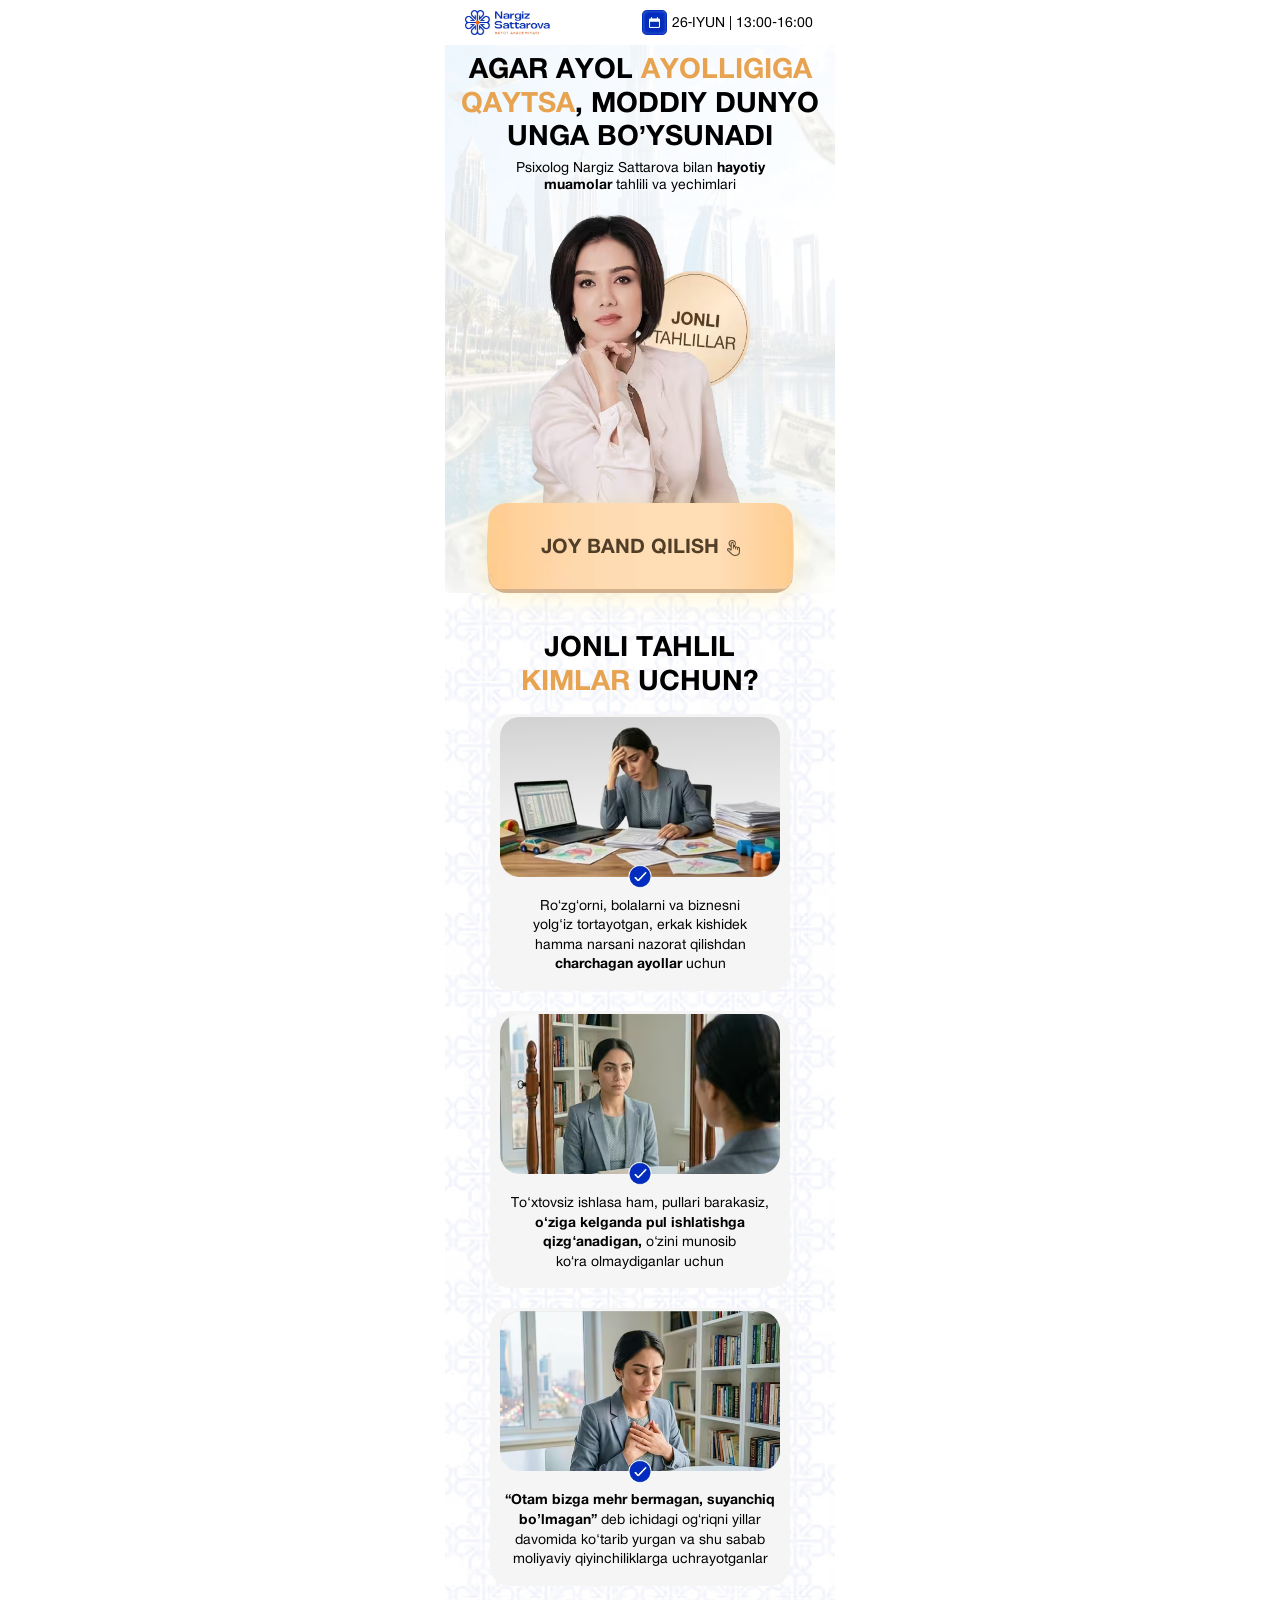
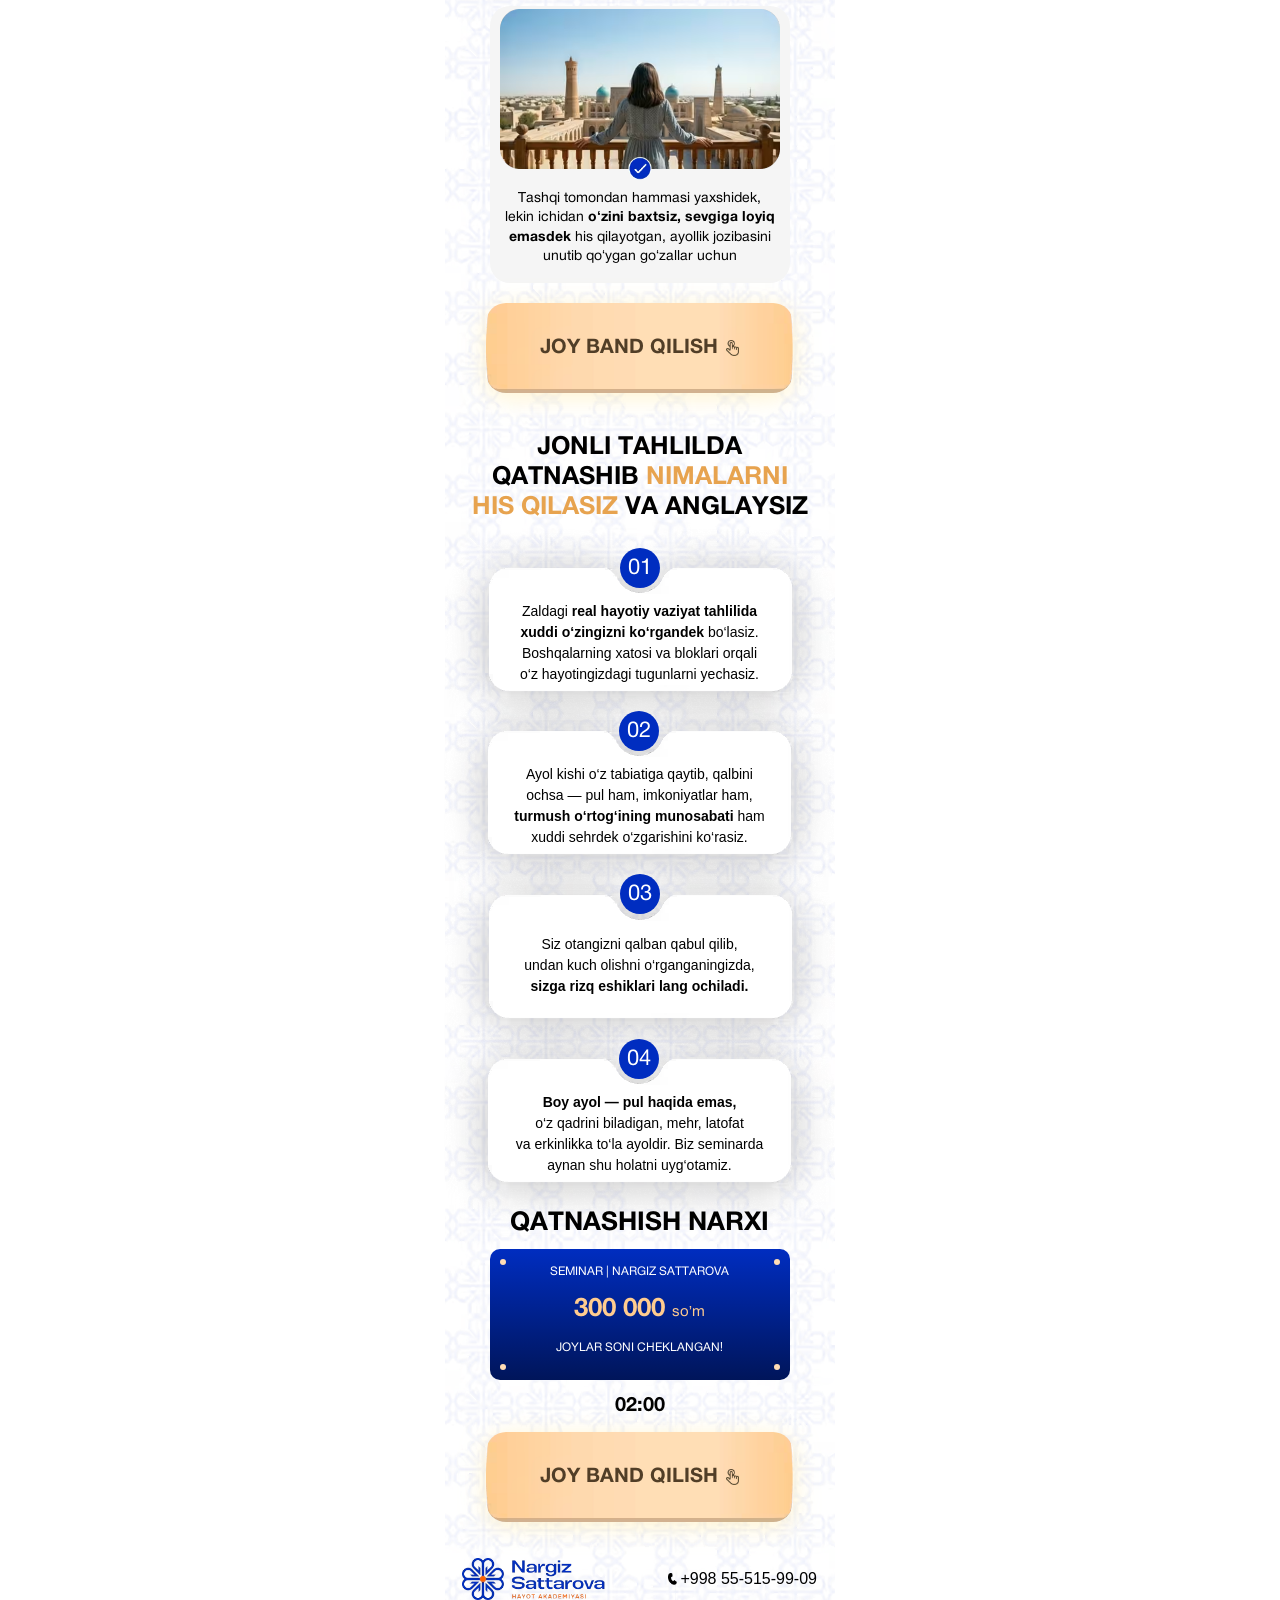
==== index.html @ f6894dbf "seminar site created" ====
<!doctype html>
<html lang="uz">

<head>
  <meta charset="UTF-8" />
  <meta name="viewport" content="width=device-width, initial-scale=1.0" />
  <title>26-IYUN | 13:00-16:00</title>
  <style>
    *, *::after, *::before{margin:0;padding:0;box-sizing:border-box}html{overflow-x:hidden;position:relative}body{background:#fff;color:#000}.container{max-width:390px;margin:0 auto;padding:0 18px 20px 17px}header{display:flex;align-items:center;justify-content:space-between;max-width:390px;margin:0 auto;padding:10px 22px 10px 20px;position:relative}header::before{position:absolute;inset:0;content:"";max-width:371px;width:100%;height:64px;border-radius:50%;background:#fff;filter:blur(100px)}header .header__item{display:flex;align-items:center;justify-content:center;gap:5px;position:relative;z-index:1}header .header__item span{font-family:"Helvetica Neue" , sans-serif;font-weight:400;font-size:clamp(12px, 4vw, 14px);text-transform:uppercase}header .header__item .calendar{width:clamp(20px, 4vw, 25px);height:clamp(20px, 4vw, 25px)}.hero{padding-top:10px;background-image:url( "../images/hero-bg.avif" );background-size:center 75%;background-position: center center; background-repeat:no-repeat;max-width:390px;margin:0 auto}.hero h1{font-family:"Helvetica Neue" , sans-serif;font-weight:700;font-size:clamp(23px, 7vw, 28px);line-height:120%;text-align:center;text-transform:uppercase;position:relative;z-index:1;margin-bottom:5px}.hero__text{position:relative}.hero__text::before{position:absolute;inset:0;content:"";width:100%;height:auto;border-radius:50%;background:#fff;filter:blur(100px)}.hero h1 span{color:#e7a34f}.hero h2{font-family:"Helvetica Neue" , sans-serif;font-weight:400;font-size:clamp(12px, 4vw, 14px);line-height:120%;text-align:center;position:relative;z-index:1}.hero h2 strong{font-weight:700}.hero__speaker{display:flex;justify-content:center;position:relative;z-index:1;margin-top:-10px;transform:translateY(25px)}.cta{display:flex;align-items:center;justify-content:center;gap:8px;border:none;outline:none;background:linear-gradient(90deg, #ffcc8f 0%, #ffd9ad 27%, #ffddb5 51%, #ffddb5 75%, #ffcc8f 100%);box-shadow:0px 4px 24px 0px #ffe9a68c;padding:33px 20px 33px 20px;border-radius:20px;background-image:url( "../images/btn.avif" );background-size:100% 100%;max-width:307px;width:100%;margin:0 auto;position:relative;z-index:2}.cta span{font-family:"Helvetica Neue" , sans-serif;font-weight:600;font-size:20px;line-height:120%;letter-spacing:5%;text-align:center;text-transform:uppercase;color:#513e27}main{background:url( "../images/main.avif" );background-size:cover;background-repeat:no-repeat}.features{padding-top:40px}.features h2{font-family:"Helvetica Neue" , sans-serif;font-weight:700;font-style:Bold;font-size:28px;line-height:120%;text-align:center;text-transform:uppercase}.features h2 span{color:#e7a34f}.features__list{display:flex;align-items:center;justify-content:center;flex-direction:column;gap:20px;margin-top:13px;margin-bottom:20px}.features__card{max-width:300px;width:100%;margin:0 auto;border-radius:20px;background:#f5f5f5;display:flex;flex-direction:column;align-items:center;justify-content:center;padding:3px 9px 16px 10px;gap:20px}.features__card-img{position:relative;background:#d2d2d2;background:linear-gradient(178deg, rgba(210, 210, 210, 1) 0%, rgba(255, 255, 255, 1) 100%);border-radius:20px;height:160px}.features__card-img .check{position:absolute;left:50%;transform:translate(-50%);bottom:-7%}.features__card-text{font-family:"Helvetica Neue" , sans-serif;font-weight:400;font-style:Regular;font-size:clamp(13px, 4vw, 14px);line-height:140%;letter-spacing:0%;text-align:center}.features__card-text strong{font-weight:700}
  </style>
  <link rel="stylesheet" href="./css/main.css" media="print" onload="this.media='all'">
  <noscript>
    <link rel="stylesheet" href="./css/main.css">
  </noscript>
</head>

<body>
  <header>
    <div class="header__item">
      <img src="./images/logo.avif" alt="" width="85" height="25" loading="lazy" decoding="async" />
    </div>
    <div class="header__item">
      <img class="calendar" src="./images/calendar.avif" alt="" width="25" height="25" loading="lazy"
        decoding="async" />
      <span>26-IYUN | 13:00-16:00</span>
    </div>
  </header>
  <section class="hero">
    <div class="hero__text">
      <h1>
        Agar ayol <span>ayolligiga <br> qaytsa</span>, moddiy dunyo <br> unga bo’ysunadi
      </h1>
      <h2>
        Psixolog Nargiz Sattarova bilan <strong>hayotiy <br> muamolar</strong> tahlili va yechimlari
      </h2>
    </div>
    <div class="hero__speaker">
      <img src="./images/speaker.avif" alt="" width="229" height="319" loading="lazy" decoding="async" />
    </div>
    <button class="cta registerBtn">
      <span>Joy band qilish</span>
      <img src="./images/cursor.avif" alt="" width="13" height="16" loading="lazy" decoding="async" />
    </button>
  </section>
  <main class="container">
    <section class="features">
      <h2>
        Jonli tahlil <br> <span>kimlar</span> uchun?
      </h2>
      <div class="features__list">
        <div class="features__card">
          <div class="features__card-img">
            <img class="top" src="./images/f-01.avif" alt="" width="280" height="160" loading="lazy" decoding="async">
            <img class="check" src="./images/check.avif" alt="" width="23" height="23" loading="lazy" decoding="async">
          </div>
          <div class="features__card-text">
            Ro‘zg‘orni, bolalarni va biznesni <br> yolg‘iz tortayotgan, erkak kishidek <br> hamma narsani nazorat
            qilishdan <br> <strong>charchagan ayollar</strong> uchun
          </div>
        </div>

        <div class="features__card">
          <div class="features__card-img">
            <img src="./images/f-02.avif" alt="" width="280" height="160" loading="lazy" decoding="async">
            <img class="check" src="./images/check.avif" alt="" width="23" height="23" loading="lazy" decoding="async">
          </div>
          <div class="features__card-text">
            To‘xtovsiz ishlasa ham, pullari barakasiz, <br> <strong>o‘ziga kelganda pul ishlatishga <br>
              qizg‘anadigan,</strong> o‘zini munosib <br> ko‘ra olmaydiganlar uchun
          </div>
        </div>

        <div class="features__card">
          <div class="features__card-img">
            <img src="./images/f-03.avif" alt="" width="280" height="160" loading="lazy" decoding="async">
            <img class="check" src="./images/check.avif" alt="" width="23" height="23" loading="lazy" decoding="async">
          </div>
          <div class="features__card-text">
            <strong>“Otam bizga mehr bermagan, suyanchiq <br> bo’lmagan”</strong> deb ichidagi og‘riqni yillar <br>
            davomida ko‘tarib yurgan va shu sabab <br> moliyaviy qiyinchiliklarga uchrayotganlar
          </div>
        </div>

        <div class="features__card">
          <div class="features__card-img">
            <img src="./images/f-04.avif" alt="" width="280" height="160" loading="lazy" decoding="async">
            <img class="check" src="./images/check.avif" alt="" width="23" height="23" loading="lazy" decoding="async">
          </div>
          <div class="features__card-text">
            Tashqi tomondan hammasi yaxshidek, <br> lekin ichidan <strong>o‘zini baxtsiz, sevgiga loyiq <br>
              emasdek</strong> his qilayotgan, ayollik jozibasini <br> unutib qo‘ygan go‘zallar uchun
          </div>
        </div>

      </div>
      <button class="cta registerBtn">
        <span>Joy band qilish</span>
        <img src="./images/cursor.avif" alt="" width="13" height="16" loading="lazy" decoding="async" />
      </button>
    </section>
    <section class="benefits">
      <h2>
        Jonli tahlilda <br> qatnashib <span>nimalarni <br> his qilasiz</span> va anglaysiz
      </h2>
      <div class="benefits__list">
        <div class="benefits__card-wrap">
          <img src="./images/ben-bg.avif" alt="" width="303" height="123" loading="lazy" decoding="async">
          <div class="benefits__card">
            <span>01</span>
            <p class="benefits__text">
              Zaldagi <strong>real hayotiy vaziyat tahlilida <br> xuddi o‘zingizni ko‘rgandek</strong> bo‘lasiz. <br>
              Boshqalarning xatosi va bloklari orqali <br> o‘z hayotingizdagi tugunlarni yechasiz.
            </p>
          </div>
        </div>

        <div class="benefits__card-wrap">
          <img src="./images/ben-bg.avif" alt="" width="303" height="123" loading="lazy" decoding="async">
          <div class="benefits__card">
            <span>02</span>
            <p class="benefits__text">
              Ayol kishi o‘z tabiatiga qaytib, qalbini <br> ochsa — pul ham, imkoniyatlar ham, <br> <strong>turmush
                o‘rtog‘ining munosabati</strong> ham <br> xuddi sehrdek o‘zgarishini ko‘rasiz.
            </p>
          </div>
        </div>

        <div class="benefits__card-wrap">
          <img src="./images/ben-bg.avif" alt="" width="303" height="123" loading="lazy" decoding="async">
          <div class="benefits__card">
            <span>03</span>
            <p class="benefits__text">
              Siz otangizni qalban qabul qilib, <br> undan kuch olishni o‘rganganingizda, <br> <strong>sizga rizq
                eshiklari lang ochiladi.</strong>
            </p>
          </div>
        </div>

        <div class="benefits__card-wrap">
          <img src="./images/ben-bg.avif" alt="" width="303" height="123" loading="lazy" decoding="async">
          <div class="benefits__card">
            <span>04</span>
            <p class="benefits__text">
              <strong>Boy ayol — pul haqida emas,</strong> <br>
              o‘z qadrini biladigan, mehr, latofat <br>
              va erkinlikka to‘la ayoldir. Biz seminarda <br> aynan shu holatni uyg‘otamiz.
            </p>
          </div>
        </div>

      </div>
    </section>
    <section class="price">
      <h2>qatnashish narxi</h2>
      <div class="price__card">
        <span class="dot tl"></span>
        <span class="dot tr"></span>
        <span class="dot bl"></span>
        <span class="dot br"></span>
        <p class="price__desc">Seminar | Nargiz Sattarova</p>
        <p class="price__cost">300 000 <span>so’m</span></p>
        <p class="price__desc">Joylar soni cheklangan!</p>
      </div>
    </section>
    <p class="timer" id="timer">01:59</p>
    <button class="cta registerBtn">
      <span>Joy band qilish</span>
      <img src="./images/cursor.avif" alt="" width="13" height="16" loading="lazy" decoding="async" />
    </button>
    <section class="footer">
      <img src="./images/logo.avif" width="143" height="42" loading="lazy" decoding="async" alt="">
      <p class="footer__phone">
        <img src="./images/phone.png" width="11.83" height="11.83" loading="lazy" decoding="async" alt="">
        <a href="tel:+998555159909">+998 55-515-99-09</a>
      </p>
    </section>
  </main>
    <!-- Modal -->
    <div id="registrationModal" class="homeModal" style="display: none">
      <div class="homeModalOverlay"></div>
      <div class="homeFormContainer">
        <button class="closeButton" id="closeModalBtn">
          <svg xmlns="http://www.w3.org/2000/svg" width="16" height="16" viewBox="0 0 12 12" fill="none">
            <path d="M1 11L11 1M1 1.00001L11 11" stroke="currentColor" stroke-width="1.5" stroke-linecap="round" />
          </svg>
        </button>
        <div class="homeFormTop">
          <h1 class="homeFormTopTitle">
            Ro'yxatdan o'tish uchun ma'lumotlaringizni kiriting!
          </h1>
        </div>
        <form id="registrationForm" name="contact-form">
          <!-- ISM -->
          <div class="HomeFormRow">
            <label class="HomeFormRowLabel" for="name">Ismingiz:</label>
            <input class="HomeFormRowInput" type="text" id="name" name="name" placeholder="Ismingizni kiriting"
              autocomplete="name" />
            <p class="homeFormErrorText" id="nameError" style="display: none">
              ❌ Ismingizni kiriting!
            </p>
          </div>
  
          <!-- TELEFON -->
          <div class="HomeFormRow">
            <label class="HomeFormRowLabel" for="phone">Telefon raqamingiz:</label>
  
            <div class="phone-input-container">
              <!-- LEFT: country -->
              <button type="button" class="selected-country" id="selectedCountry">
                <span class="selected-flag" id="selectedCountryFlag">🇺🇿</span>
  
                <svg id="dropdownIcon" xmlns="http://www.w3.org/2000/svg" width="16" height="16" viewBox="0 0 24 24"
                  fill="none" stroke="currentColor" stroke-width="2" stroke-linecap="round" stroke-linejoin="round">
                  <polyline points="6 9 12 15 18 9"></polyline>
                </svg>
                <span class="selected-code" id="selectedCountryCodeText">+998</span>
              </button>
  
              <!-- dropdown -->
              <div class="country-dropdown" id="countryDropdown" style="display:none"></div>
  
              <!-- RIGHT: phone input (number span inside) -->
              <div class="phone-field">
                <input class="HomeFormRowInput phone-input" type="tel" id="phone" name="phone" inputmode="numeric"
                  placeholder="88 888 88 88" autocomplete="tel"
                  style="border: none; background-color: transparent;padding-left: 5px;" />
              </div>
            </div>
  
            <p class="homeFormErrorText" id="phoneError" style="display:none">
              ❌ Telefon raqam mos emas!
            </p>
          </div>
  
  
          <button type="submit" class="HomeFormBtn" id="submitBtn">
            DAVOM ETISH
          </button>
        </form>
  
      </div>
    </div>
    <script defer src="./js/phoneFormatter.js"></script>
    <script defer src="./js/app.js"></script>
</body>

</html>
---- css/main.css ----
@font-face{font-family:"Helvetica Neue";src:url( "../fonts/HelveticaNeueRoman-subset.woff2" ) format( "woff2" );font-weight:400;font-style:normal;font-display:swap}
@font-face{font-family:"Helvetica Neue";src:url( "../fonts/HelveticaNeueBold-subset.woff2" ) format( "woff2" );font-weight:700;font-style:normal;font-display:swap}
.benefits{margin-top:40px}.benefits h2{font-family:"Helvetica Neue" , sans-serif;font-weight:700;font-style:Bold;font-size:clamp(16px, 6.5vw, 25px);line-height:120%;text-align:center;text-transform:uppercase;margin-bottom:25px}.benefits h2 span{color:#e7a34f}.benefits__list{display:flex;align-items:center;justify-content:center;flex-direction:column;position:relative;gap:32px}.benefits__card-wrap{position:relative}.benefits__card-wrap img{position:absolute;max-width:403px;width:auto;min-height:123px;height:auto;inset:0;left:50%;transform:translate(-50%);top:-20%}.benefits__card{position:relative;max-width:303px;width:100%;min-height:123px;display:flex;align-items:center;justify-content:center;text-align:center;padding:29px 23px 10px 23px;z-index:3;border-radius:12px}.benefits__card-wrap:last-child{transform: translateY(10px)}.benefits__card span{background:#002dc0;color:#fff;font-family:"Helvetica Neue" , sans-serif;font-weight:400;font-style:Bold;font-size:22px;line-height:120%;text-align:center;text-transform:uppercase;display:flex;align-items:center;justify-content:center;width:40px;height:40px;border-radius:100%;position:absolute;left:50%;top:0;transform:translateX(-50%);z-index:2}.benefits__text{font-family:Inter, sans-serif;font-weight:400;font-size:clamp(12px, 4vw, 14px);line-height:150%;text-align:center;z-index:2;transform:translateY(16px);margin-top:8px}.price{margin-top:48px}.price h2{font-family:"Helvetica Neue" , sans-serif;font-weight:700;font-size:26px;line-height:120%;text-align:center;text-transform:uppercase;margin-bottom:10px}.price__card{display:flex;justify-content:center;align-items:center;flex-direction:column;gap:18px;padding:17px 20px 26px 20px;border-radius:10px;background:linear-gradient(180deg, #002dc0 0%, #00155a 100%);position:relative;max-width:300px;margin:0 auto}.price__card .dot{display:inline-block;width:0;height:0;border-radius:100%;background:#ffddb5;position:absolute;padding:3px}.price__desc{font-family:"Helvetica Neue" , sans-serif;font-weight:200;font-style:Thin;font-size:12px;text-align:center;text-transform:uppercase;color:#fff;letter-spacing:1%}.price__card .tl{top:10px;left:10px}.price__card .tr{top:10px;right:10px}.price__card .bl{bottom:10px;left:10px}.price__card .br{bottom:10px;right:10px}.price__cost{font-family:"Helvetica Neue" , sans-serif;font-weight:700;font-size:26px;line-height:100%;letter-spacing:0%;text-align:center;text-transform:uppercase;color:#ffcc8f}.price__cost span{font-family:"Helvetica Neue" , sans-serif;font-weight:400;font-style:Regular;font-size:15px;line-height:100%;letter-spacing:0%;text-align:center;text-transform:lowercase;transform:translateY(-2px)}.timer{font-family:"Helvetica Neue" , sans-serif;font-weight:700;font-style:Bold;font-size:20px;line-height:100%;letter-spacing:0%;text-align:center;margin-top:16px;margin-bottom:16px}.footer{display:flex;justify-content:space-between;align-items:center;margin-top:36px}.footer__phone{display:flex;align-items:center;justify-content:center}.footer__phone a{text-decoration:none;font-family:Inter, sans-serif;font-weight:400;font-style:Regular;font-size:clamp(14px, 3vw, 16px);line-height:100%;letter-spacing:0%;white-space:nowrap;text-align:center;color:#000}.footer__phone img{max-width:10px;max-height:12px;margin-right:3px;width:100%;height:auto}@media (max-width:360px){.benefits__card-wrap img{max-width:343px;top:-13%}.benefits__text{transform:translateY(14px)}.footer > img{width:100px;height:auto}}

.homeModal, .homeModalOverlay {position: fixed;top: 0;height: 100vh;width: 100%;left: 0;}.homeModal {z-index: 30;justify-content: center;align-items: center;display: flex;}.homeModalOverlay {background-color: rgba(0, 0, 0, 0.3);backdrop-filter: blur(5px);}.homeFormContainer {position: relative;z-index: 30;background-color: #fff;color: #000;border-radius: 8px;padding: 20px 40px 40px;width: 100%;max-width: 520px;box-shadow: 0 4px 12px rgba(0, 0, 0, 0.1);margin: 0 20px;position: fixed;top: 50%;left: 50%;transform: translate(-50%, -50%);}.homeFormTop {display: flex;justify-content: space-between;}.homeFormTopTitle {font-family: Inter, sans-serif;font-size: clamp(21px, 6.6vw, 24px);margin: 0 0 20px;color: #000;font-weight: 600;text-align: center;margin-left: auto;margin-right: auto;}.closeButton {background: 0 0;border: none;cursor: pointer;padding: 4px;justify-content: center;align-items: center;display: flex;position: absolute;top: 20px;right: 20px;color: #000;}.homeFormErrorText {color: #e53e3e;margin-bottom: 12px;font-size: 14px;font-family: system-ui, -apple-system, BlinkMacSystemFont, "Segoe UI", sans-serif;padding-top: 5px;padding-bottom: 5px;}.HomeFormRowInput, .HomeFormRowLabel {font-family: system-ui, -apple-system, BlinkMacSystemFont, "Segoe UI", sans-serif;font-size: 18px;}.HomeFormRow {margin-bottom: 20px;}.HomeFormRowLabel {display: block;margin-bottom: 6px;color: #000;}.HomeFormRowInput {width: 100%;padding: 10px 16px;border: 1px solid #c9c9c9;min-height: 48px;background-color: #f3f7f8;border-radius: 6px;font-weight: 400;outline: 0;height: 50px;transition: border-color 0.2s;}.HomeFormRowInput:focus {border-color: #FFCC8F;}.HomeFormRowInput::placeholder {color: #aaa;}.HomeFormBtn {font-family: sans-serif;height: 60px;width: 100%;cursor: pointer;border-radius: 10px;background: linear-gradient(90deg, #FFCC8F 0%, #FFD9AD 27%, #FFDDB5 51%, #FFDDB5 75%, #FFCC8F 100%);transition: 0.3s;font-weight: 700;font-size: 28px;color: #513E27;text-transform: uppercase;border: none;position: relative;display: flex;align-items: center;justify-content: center;}.phone-input-container {display: flex;align-items: center;position: relative;border: 1px solid #c9c9c9;background-color: transparent;border-radius: 6px;}.phone-input-container:focus {border-color: #FFCC8F;}.selected-code {display: flex;margin-left: 10px;}.country-selector {position: relative;margin-right: 10px;}.selected-country {display: flex;align-items: center;padding: 10px;padding-right: 0;border-radius: 6px;cursor: pointer;min-height: 50px;font-family: sans-serif !important;font-size: 18px;font-weight: 400 !important;min-width: max-content;border: none;background-color: transparent;}.country-dropdown {position: absolute;top: 110%;left: 0;width: 100%;background-color: #fff;border: 1px solid #c9c9c9;border-radius: 6px;box-shadow: 0 4px 12px rgba(0, 0, 0, 0.1);z-index: 40;max-height: 200px;overflow-y: auto;font-family: sans-serif !important;font-weight: 400 !important;}.country-option {display: flex;justify-content: space-between;align-items: center;padding: 10px;cursor: pointer;font-family: sans-serif;font-weight: 400 !important;}.country-option:hover {background-color: #f3f7f8;}.country-option.selected {background-color: #e6f0fa;}@media screen and (max-width: 768px) {.homeFormContainer {max-width: 100%;padding: 80px 20px 20px;margin: 0;border-radius: 6px;height: 100vh;}.homeFormTopTitle {text-align: center;max-width: 408px;margin-left: auto;margin-right: auto;font-weight: 700;margin-bottom: 15px;}.homeFormTop {flex-direction: column;align-items: flex-start;}.closeButton {width: 100%;height: 50px;background-color: #000;color: #fff;padding-right: 20px;top: 0;left: 0;justify-content: end;}.homeFormErrorText {font-size: 12px;margin-bottom: 8px;}.HomeFormRowLabel {margin-bottom: 6px;}.HomeFormRowInput {padding: 0 12px;min-height: 40px;background-color: transparent;}.HomeFormRowInput::placeholder {color: #a3a3a3;}.HomeFormBtn {font-size: 18px;font-weight: 700;margin-top: 24px;}}@media screen and (max-width: 480px) {.homeFormContainer {max-width: 100%;padding: 80px 20px 20px;margin: 0;border-radius: 6px;height: 100vh;}.homeFormTopTitle {text-align:  center;margin: 0 auto 15px;}.homeFormErrorText {font-size: 12px;margin-bottom: 8px;}.HomeFormRowLabel {margin-bottom: 6px;}.HomeFormRowInput {padding: 0 12px;min-height: 40px;background-color: transparent;border-radius: 10px;}.HomeFormRowInput::placeholder {color: #a3a3a3;}.HomeFormBtn {font-size: 16px;padding: 10px 0;margin-top: 24px;height: 50px;}}
---- css/main.css ----
@font-face{font-family:"Helvetica Neue";src:url( "../fonts/HelveticaNeueRoman-subset.woff2" ) format( "woff2" );font-weight:400;font-style:normal;font-display:swap}
@font-face{font-family:"Helvetica Neue";src:url( "../fonts/HelveticaNeueBold-subset.woff2" ) format( "woff2" );font-weight:700;font-style:normal;font-display:swap}
.benefits{margin-top:40px}.benefits h2{font-family:"Helvetica Neue" , sans-serif;font-weight:700;font-style:Bold;font-size:clamp(16px, 6.5vw, 25px);line-height:120%;text-align:center;text-transform:uppercase;margin-bottom:25px}.benefits h2 span{color:#e7a34f}.benefits__list{display:flex;align-items:center;justify-content:center;flex-direction:column;position:relative;gap:32px}.benefits__card-wrap{position:relative}.benefits__card-wrap img{position:absolute;max-width:403px;width:auto;min-height:123px;height:auto;inset:0;left:50%;transform:translate(-50%);top:-20%}.benefits__card{position:relative;max-width:303px;width:100%;min-height:123px;display:flex;align-items:center;justify-content:center;text-align:center;padding:29px 23px 10px 23px;z-index:3;border-radius:12px}.benefits__card-wrap:last-child{transform: translateY(10px)}.benefits__card span{background:#002dc0;color:#fff;font-family:"Helvetica Neue" , sans-serif;font-weight:400;font-style:Bold;font-size:22px;line-height:120%;text-align:center;text-transform:uppercase;display:flex;align-items:center;justify-content:center;width:40px;height:40px;border-radius:100%;position:absolute;left:50%;top:0;transform:translateX(-50%);z-index:2}.benefits__text{font-family:Inter, sans-serif;font-weight:400;font-size:clamp(12px, 4vw, 14px);line-height:150%;text-align:center;z-index:2;transform:translateY(16px);margin-top:8px}.price{margin-top:48px}.price h2{font-family:"Helvetica Neue" , sans-serif;font-weight:700;font-size:26px;line-height:120%;text-align:center;text-transform:uppercase;margin-bottom:10px}.price__card{display:flex;justify-content:center;align-items:center;flex-direction:column;gap:18px;padding:17px 20px 26px 20px;border-radius:10px;background:linear-gradient(180deg, #002dc0 0%, #00155a 100%);position:relative;max-width:300px;margin:0 auto}.price__card .dot{display:inline-block;width:0;height:0;border-radius:100%;background:#ffddb5;position:absolute;padding:3px}.price__desc{font-family:"Helvetica Neue" , sans-serif;font-weight:200;font-style:Thin;font-size:12px;text-align:center;text-transform:uppercase;color:#fff;letter-spacing:1%}.price__card .tl{top:10px;left:10px}.price__card .tr{top:10px;right:10px}.price__card .bl{bottom:10px;left:10px}.price__card .br{bottom:10px;right:10px}.price__cost{font-family:"Helvetica Neue" , sans-serif;font-weight:700;font-size:26px;line-height:100%;letter-spacing:0%;text-align:center;text-transform:uppercase;color:#ffcc8f}.price__cost span{font-family:"Helvetica Neue" , sans-serif;font-weight:400;font-style:Regular;font-size:15px;line-height:100%;letter-spacing:0%;text-align:center;text-transform:lowercase;transform:translateY(-2px)}.timer{font-family:"Helvetica Neue" , sans-serif;font-weight:700;font-style:Bold;font-size:20px;line-height:100%;letter-spacing:0%;text-align:center;margin-top:16px;margin-bottom:16px}.footer{display:flex;justify-content:space-between;align-items:center;margin-top:36px}.footer__phone{display:flex;align-items:center;justify-content:center}.footer__phone a{text-decoration:none;font-family:Inter, sans-serif;font-weight:400;font-style:Regular;font-size:clamp(14px, 3vw, 16px);line-height:100%;letter-spacing:0%;white-space:nowrap;text-align:center;color:#000}.footer__phone img{max-width:10px;max-height:12px;margin-right:3px;width:100%;height:auto}@media (max-width:360px){.benefits__card-wrap img{max-width:343px;top:-13%}.benefits__text{transform:translateY(14px)}.footer > img{width:100px;height:auto}}

.homeModal, .homeModalOverlay {position: fixed;top: 0;height: 100vh;width: 100%;left: 0;}.homeModal {z-index: 30;justify-content: center;align-items: center;display: flex;}.homeModalOverlay {background-color: rgba(0, 0, 0, 0.3);backdrop-filter: blur(5px);}.homeFormContainer {position: relative;z-index: 30;background-color: #fff;color: #000;border-radius: 8px;padding: 20px 40px 40px;width: 100%;max-width: 520px;box-shadow: 0 4px 12px rgba(0, 0, 0, 0.1);margin: 0 20px;position: fixed;top: 50%;left: 50%;transform: translate(-50%, -50%);}.homeFormTop {display: flex;justify-content: space-between;}.homeFormTopTitle {font-family: Inter, sans-serif;font-size: clamp(21px, 6.6vw, 24px);margin: 0 0 20px;color: #000;font-weight: 600;text-align: center;margin-left: auto;margin-right: auto;}.closeButton {background: 0 0;border: none;cursor: pointer;padding: 4px;justify-content: center;align-items: center;display: flex;position: absolute;top: 20px;right: 20px;color: #000;}.homeFormErrorText {color: #e53e3e;margin-bottom: 12px;font-size: 14px;font-family: system-ui, -apple-system, BlinkMacSystemFont, "Segoe UI", sans-serif;padding-top: 5px;padding-bottom: 5px;}.HomeFormRowInput, .HomeFormRowLabel {font-family: system-ui, -apple-system, BlinkMacSystemFont, "Segoe UI", sans-serif;font-size: 18px;}.HomeFormRow {margin-bottom: 20px;}.HomeFormRowLabel {display: block;margin-bottom: 6px;color: #000;}.HomeFormRowInput {width: 100%;padding: 10px 16px;border: 1px solid #c9c9c9;min-height: 48px;background-color: #f3f7f8;border-radius: 6px;font-weight: 400;outline: 0;height: 50px;transition: border-color 0.2s;}.HomeFormRowInput:focus {border-color: #FFCC8F;}.HomeFormRowInput::placeholder {color: #aaa;}.HomeFormBtn {font-family: sans-serif;height: 60px;width: 100%;cursor: pointer;border-radius: 10px;background: linear-gradient(90deg, #FFCC8F 0%, #FFD9AD 27%, #FFDDB5 51%, #FFDDB5 75%, #FFCC8F 100%);transition: 0.3s;font-weight: 700;font-size: 28px;color: #513E27;text-transform: uppercase;border: none;position: relative;display: flex;align-items: center;justify-content: center;}.phone-input-container {display: flex;align-items: center;position: relative;border: 1px solid #c9c9c9;background-color: transparent;border-radius: 6px;}.phone-input-container:focus {border-color: #FFCC8F;}.selected-code {display: flex;margin-left: 10px;}.country-selector {position: relative;margin-right: 10px;}.selected-country {display: flex;align-items: center;padding: 10px;padding-right: 0;border-radius: 6px;cursor: pointer;min-height: 50px;font-family: sans-serif !important;font-size: 18px;font-weight: 400 !important;min-width: max-content;border: none;background-color: transparent;}.country-dropdown {position: absolute;top: 110%;left: 0;width: 100%;background-color: #fff;border: 1px solid #c9c9c9;border-radius: 6px;box-shadow: 0 4px 12px rgba(0, 0, 0, 0.1);z-index: 40;max-height: 200px;overflow-y: auto;font-family: sans-serif !important;font-weight: 400 !important;}.country-option {display: flex;justify-content: space-between;align-items: center;padding: 10px;cursor: pointer;font-family: sans-serif;font-weight: 400 !important;}.country-option:hover {background-color: #f3f7f8;}.country-option.selected {background-color: #e6f0fa;}@media screen and (max-width: 768px) {.homeFormContainer {max-width: 100%;padding: 80px 20px 20px;margin: 0;border-radius: 6px;height: 100vh;}.homeFormTopTitle {text-align: center;max-width: 408px;margin-left: auto;margin-right: auto;font-weight: 700;margin-bottom: 15px;}.homeFormTop {flex-direction: column;align-items: flex-start;}.closeButton {width: 100%;height: 50px;background-color: #000;color: #fff;padding-right: 20px;top: 0;left: 0;justify-content: end;}.homeFormErrorText {font-size: 12px;margin-bottom: 8px;}.HomeFormRowLabel {margin-bottom: 6px;}.HomeFormRowInput {padding: 0 12px;min-height: 40px;background-color: transparent;}.HomeFormRowInput::placeholder {color: #a3a3a3;}.HomeFormBtn {font-size: 18px;font-weight: 700;margin-top: 24px;}}@media screen and (max-width: 480px) {.homeFormContainer {max-width: 100%;padding: 80px 20px 20px;margin: 0;border-radius: 6px;height: 100vh;}.homeFormTopTitle {text-align:  center;margin: 0 auto 15px;}.homeFormErrorText {font-size: 12px;margin-bottom: 8px;}.HomeFormRowLabel {margin-bottom: 6px;}.HomeFormRowInput {padding: 0 12px;min-height: 40px;background-color: transparent;border-radius: 10px;}.HomeFormRowInput::placeholder {color: #a3a3a3;}.HomeFormBtn {font-size: 16px;padding: 10px 0;margin-top: 24px;height: 50px;}}
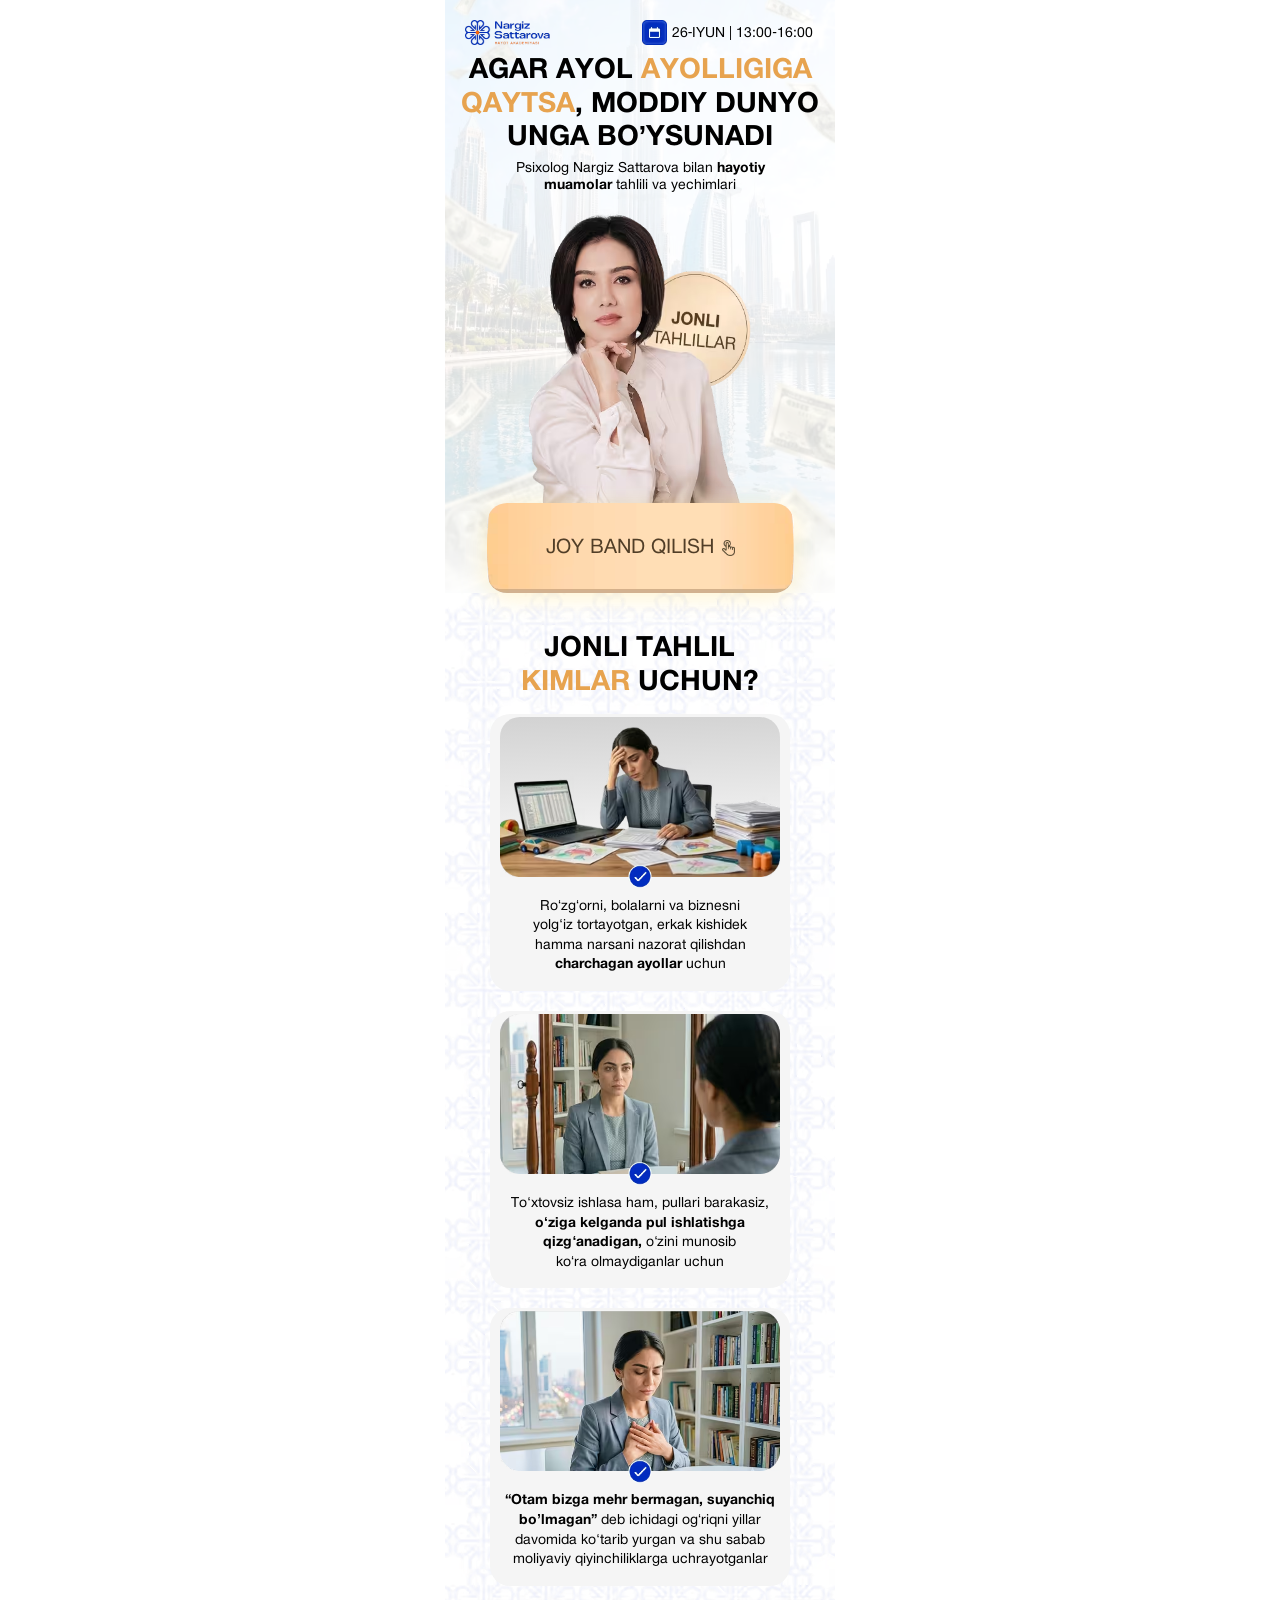
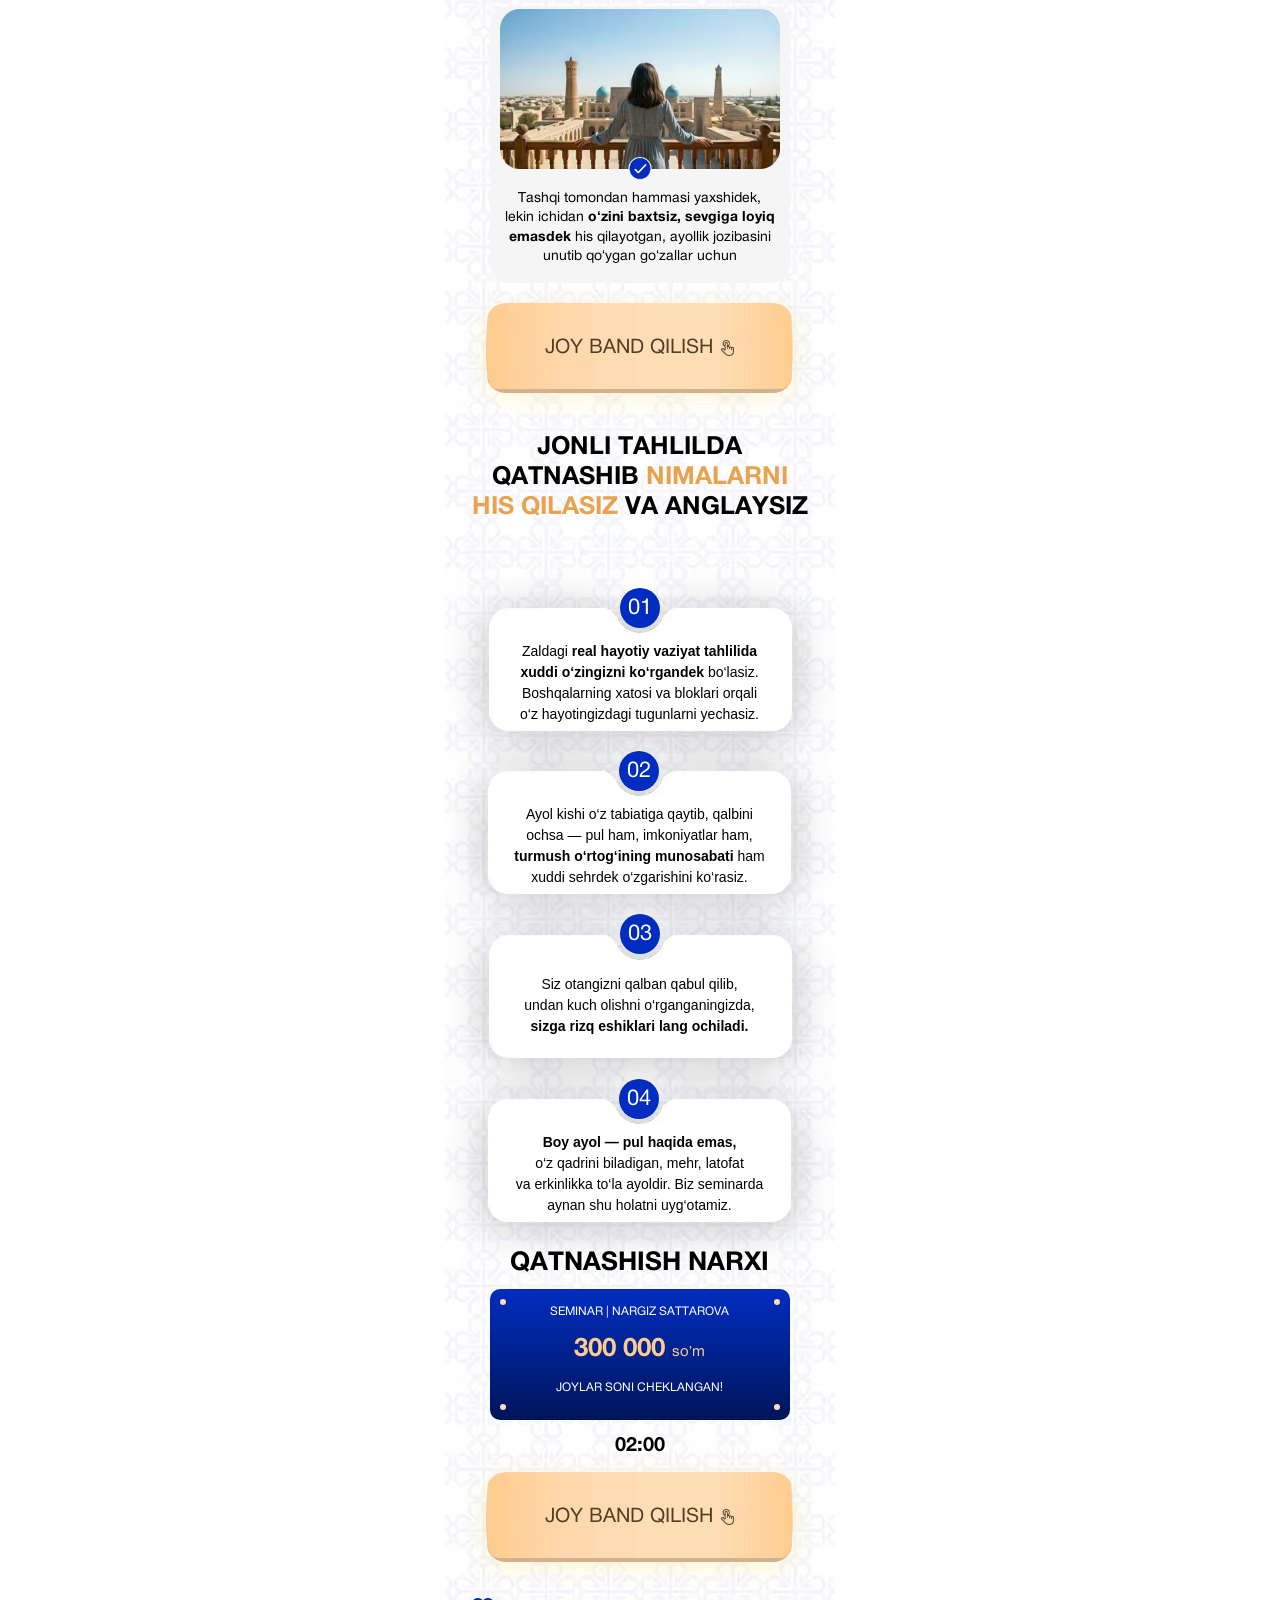
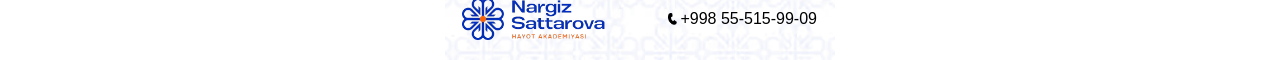
==== commit 72ff9b0a: "any styles updated" ====
--- a/index.html
+++ b/index.html
@@ -1,187 +1,390 @@
 <!doctype html>
 <html lang="uz">
-
-<head>
-  <meta charset="UTF-8" />
-  <meta name="viewport" content="width=device-width, initial-scale=1.0" />
-  <title>26-IYUN | 13:00-16:00</title>
-  <style>
-    *, *::after, *::before{margin:0;padding:0;box-sizing:border-box}html{overflow-x:hidden;position:relative}body{background:#fff;color:#000}.container{max-width:390px;margin:0 auto;padding:0 18px 20px 17px}header{display:flex;align-items:center;justify-content:space-between;max-width:390px;margin:0 auto;padding:10px 22px 10px 20px;position:relative}header::before{position:absolute;inset:0;content:"";max-width:371px;width:100%;height:64px;border-radius:50%;background:#fff;filter:blur(100px)}header .header__item{display:flex;align-items:center;justify-content:center;gap:5px;position:relative;z-index:1}header .header__item span{font-family:"Helvetica Neue" , sans-serif;font-weight:400;font-size:clamp(12px, 4vw, 14px);text-transform:uppercase}header .header__item .calendar{width:clamp(20px, 4vw, 25px);height:clamp(20px, 4vw, 25px)}.hero{padding-top:10px;background-image:url( "../images/hero-bg.avif" );background-size:center 75%;background-position: center center; background-repeat:no-repeat;max-width:390px;margin:0 auto}.hero h1{font-family:"Helvetica Neue" , sans-serif;font-weight:700;font-size:clamp(23px, 7vw, 28px);line-height:120%;text-align:center;text-transform:uppercase;position:relative;z-index:1;margin-bottom:5px}.hero__text{position:relative}.hero__text::before{position:absolute;inset:0;content:"";width:100%;height:auto;border-radius:50%;background:#fff;filter:blur(100px)}.hero h1 span{color:#e7a34f}.hero h2{font-family:"Helvetica Neue" , sans-serif;font-weight:400;font-size:clamp(12px, 4vw, 14px);line-height:120%;text-align:center;position:relative;z-index:1}.hero h2 strong{font-weight:700}.hero__speaker{display:flex;justify-content:center;position:relative;z-index:1;margin-top:-10px;transform:translateY(25px)}.cta{display:flex;align-items:center;justify-content:center;gap:8px;border:none;outline:none;background:linear-gradient(90deg, #ffcc8f 0%, #ffd9ad 27%, #ffddb5 51%, #ffddb5 75%, #ffcc8f 100%);box-shadow:0px 4px 24px 0px #ffe9a68c;padding:33px 20px 33px 20px;border-radius:20px;background-image:url( "../images/btn.avif" );background-size:100% 100%;max-width:307px;width:100%;margin:0 auto;position:relative;z-index:2}.cta span{font-family:"Helvetica Neue" , sans-serif;font-weight:600;font-size:20px;line-height:120%;letter-spacing:5%;text-align:center;text-transform:uppercase;color:#513e27}main{background:url( "../images/main.avif" );background-size:cover;background-repeat:no-repeat}.features{padding-top:40px}.features h2{font-family:"Helvetica Neue" , sans-serif;font-weight:700;font-style:Bold;font-size:28px;line-height:120%;text-align:center;text-transform:uppercase}.features h2 span{color:#e7a34f}.features__list{display:flex;align-items:center;justify-content:center;flex-direction:column;gap:20px;margin-top:13px;margin-bottom:20px}.features__card{max-width:300px;width:100%;margin:0 auto;border-radius:20px;background:#f5f5f5;display:flex;flex-direction:column;align-items:center;justify-content:center;padding:3px 9px 16px 10px;gap:20px}.features__card-img{position:relative;background:#d2d2d2;background:linear-gradient(178deg, rgba(210, 210, 210, 1) 0%, rgba(255, 255, 255, 1) 100%);border-radius:20px;height:160px}.features__card-img .check{position:absolute;left:50%;transform:translate(-50%);bottom:-7%}.features__card-text{font-family:"Helvetica Neue" , sans-serif;font-weight:400;font-style:Regular;font-size:clamp(13px, 4vw, 14px);line-height:140%;letter-spacing:0%;text-align:center}.features__card-text strong{font-weight:700}
-  </style>
-  <link rel="stylesheet" href="./css/main.css" media="print" onload="this.media='all'">
-  <noscript>
-    <link rel="stylesheet" href="./css/main.css">
-  </noscript>
-</head>
-
-<body>
-  <header>
-    <div class="header__item">
-      <img src="./images/logo.avif" alt="" width="85" height="25" loading="lazy" decoding="async" />
-    </div>
-    <div class="header__item">
-      <img class="calendar" src="./images/calendar.avif" alt="" width="25" height="25" loading="lazy"
-        decoding="async" />
-      <span>26-IYUN | 13:00-16:00</span>
-    </div>
-  </header>
-  <section class="hero">
-    <div class="hero__text">
-      <h1>
-        Agar ayol <span>ayolligiga <br> qaytsa</span>, moddiy dunyo <br> unga bo’ysunadi
-      </h1>
-      <h2>
-        Psixolog Nargiz Sattarova bilan <strong>hayotiy <br> muamolar</strong> tahlili va yechimlari
-      </h2>
-    </div>
-    <div class="hero__speaker">
-      <img src="./images/speaker.avif" alt="" width="229" height="319" loading="lazy" decoding="async" />
-    </div>
-    <button class="cta registerBtn">
-      <span>Joy band qilish</span>
-      <img src="./images/cursor.avif" alt="" width="13" height="16" loading="lazy" decoding="async" />
-    </button>
-  </section>
-  <main class="container">
-    <section class="features">
-      <h2>
-        Jonli tahlil <br> <span>kimlar</span> uchun?
-      </h2>
-      <div class="features__list">
-        <div class="features__card">
-          <div class="features__card-img">
-            <img class="top" src="./images/f-01.avif" alt="" width="280" height="160" loading="lazy" decoding="async">
-            <img class="check" src="./images/check.avif" alt="" width="23" height="23" loading="lazy" decoding="async">
-          </div>
-          <div class="features__card-text">
-            Ro‘zg‘orni, bolalarni va biznesni <br> yolg‘iz tortayotgan, erkak kishidek <br> hamma narsani nazorat
-            qilishdan <br> <strong>charchagan ayollar</strong> uchun
-          </div>
-        </div>
-
-        <div class="features__card">
-          <div class="features__card-img">
-            <img src="./images/f-02.avif" alt="" width="280" height="160" loading="lazy" decoding="async">
-            <img class="check" src="./images/check.avif" alt="" width="23" height="23" loading="lazy" decoding="async">
-          </div>
-          <div class="features__card-text">
-            To‘xtovsiz ishlasa ham, pullari barakasiz, <br> <strong>o‘ziga kelganda pul ishlatishga <br>
-              qizg‘anadigan,</strong> o‘zini munosib <br> ko‘ra olmaydiganlar uchun
-          </div>
-        </div>
-
-        <div class="features__card">
-          <div class="features__card-img">
-            <img src="./images/f-03.avif" alt="" width="280" height="160" loading="lazy" decoding="async">
-            <img class="check" src="./images/check.avif" alt="" width="23" height="23" loading="lazy" decoding="async">
-          </div>
-          <div class="features__card-text">
-            <strong>“Otam bizga mehr bermagan, suyanchiq <br> bo’lmagan”</strong> deb ichidagi og‘riqni yillar <br>
-            davomida ko‘tarib yurgan va shu sabab <br> moliyaviy qiyinchiliklarga uchrayotganlar
-          </div>
-        </div>
-
-        <div class="features__card">
-          <div class="features__card-img">
-            <img src="./images/f-04.avif" alt="" width="280" height="160" loading="lazy" decoding="async">
-            <img class="check" src="./images/check.avif" alt="" width="23" height="23" loading="lazy" decoding="async">
-          </div>
-          <div class="features__card-text">
-            Tashqi tomondan hammasi yaxshidek, <br> lekin ichidan <strong>o‘zini baxtsiz, sevgiga loyiq <br>
-              emasdek</strong> his qilayotgan, ayollik jozibasini <br> unutib qo‘ygan go‘zallar uchun
-          </div>
-        </div>
-
+  <head>
+    <meta charset="UTF-8" />
+    <meta name="viewport" content="width=device-width, initial-scale=1.0" />
+    <title>26-IYUN | 13:00-16:00</title>
+    <style>
+      *, *::after, *::before{margin:0;padding:0;box-sizing:border-box}html{overflow-x:hidden;position:relative}body{background:#fff;overflow-x:hidden;color:#000}.container{max-width:390px;margin:0 auto;padding:0 18px 20px 17px}header{display:flex;align-items:center;justify-content:space-between;max-width:390px;margin:0 auto;padding:10px 22px 10px 20px;position:relative}header::before{position:absolute;inset:0;content:"";max-width:371px;width:100%;height:64px;border-radius:50%;background:#fff;filter:blur(100px)}header .header__item{display:flex;align-items:center;justify-content:center;gap:5px;position:relative;z-index:1}header .header__item span{font-family:"Helvetica Neue" , sans-serif;font-weight:400;font-size:clamp(12px, 4vw, 14px);text-transform:uppercase}header .header__item .calendar{width:clamp(20px, 4vw, 25px);height:clamp(20px, 4vw, 25px)}.hero{padding-top:10px;background-image:url( "../images/hero-bg.avif" );background-size:center;background-position:center;background-repeat:no-repeat;max-width:390px;margin:0 auto}.hero h1{font-family:"Helvetica Neue" , sans-serif;font-weight:700;font-size:clamp(23px, 7vw, 28px);line-height:120%;text-align:center;text-transform:uppercase;position:relative;z-index:1;margin-bottom:5px}.hero__text{position:relative}.hero__text::before{position:absolute;inset:0;content:"";width:100%;height:auto;border-radius:50%;background:#fff;filter:blur(100px)}.hero h1 span{color:#e7a34f}.hero h2{font-family:"Helvetica Neue" , sans-serif;font-weight:400;font-size:clamp(12px, 4vw, 14px);line-height:120%;text-align:center;position:relative;z-index:1}.hero h2 strong{font-weight:700}.hero__speaker{display:flex;justify-content:center;position:relative;z-index:1;margin-top:-10px;transform:translateY(25px)}.cta{display:flex;align-items:center;justify-content:center;gap:8px;border:none;outline:none;background:linear-gradient( 90deg, #ffcc8f 0%, #ffd9ad 27%, #ffddb5 51%, #ffddb5 75%, #ffcc8f 100% );box-shadow:0px 4px 24px 0px #ffe9a68c;padding:33px 20px 33px 20px;border-radius:20px;background-image:url( "../images/btn.avif" );background-size:100% 100%;max-width:307px;width:100%;margin:0 auto;position:relative;z-index:2}.cta span{font-family:"Helvetica Neue" , sans-serif;font-size:20px;line-height:120%;letter-spacing:5%;text-align:center;text-transform:uppercase;color:#513e27}main{background:url( "../images/main.avif" );background-size:cover;background-repeat:no-repeat}.features{padding-top:40px}.features h2{font-family:"Helvetica Neue" , sans-serif;font-weight:700;font-style:Bold;font-size:28px;line-height:120%;text-align:center;text-transform:uppercase}.features h2 span{color:#e7a34f}.features__list{display:flex;align-items:center;justify-content:center;flex-direction:column;gap:20px;margin-top:13px;margin-bottom:20px}.features__card{max-width:300px;width:100%;margin:0 auto;border-radius:20px;background:#f5f5f5;display:flex;flex-direction:column;align-items:center;justify-content:center;padding:3px 9px 16px 10px;gap:20px}.features__card-img{position:relative;background:#d2d2d2;background:linear-gradient( 178deg, rgba(210, 210, 210, 1) 0%, rgba(255, 255, 255, 1) 100% );border-radius:20px;height:160px}.features__card-img .check{position:absolute;left:50%;transform:translate(-50%);bottom:-7%}.features__card-text{font-family:"Helvetica Neue" , sans-serif;font-weight:400;font-style:Regular;font-size:clamp(13px, 4vw, 14px);line-height:140%;letter-spacing:0%;text-align:center}.features__card-text strong{font-weight:700}
+    </style>
+    <link
+      rel="stylesheet"
+      href="./css/main.css"
+      media="print"
+      onload="this.media = 'all'"
+    />
+    <noscript>
+      <link rel="stylesheet" href="./css/main.css" />
+    </noscript>
+  </head>
+
+  <body>
+    <section class="hero">
+      <header>
+        <div class="header__item">
+          <img
+            src="./images/logo.avif"
+            alt=""
+            width="85"
+            height="25"
+            loading="lazy"
+            decoding="async"
+          />
+        </div>
+        <div class="header__item">
+          <img
+            class="calendar"
+            src="./images/calendar.avif"
+            alt=""
+            width="25"
+            height="25"
+            loading="lazy"
+            decoding="async"
+          />
+          <span>26-IYUN | 13:00-16:00</span>
+        </div>
+      </header>
+      <div class="hero__text">
+        <h1>
+          Agar ayol
+          <span
+            >ayolligiga <br />
+            qaytsa</span
+          >, moddiy dunyo <br />
+          unga bo’ysunadi
+        </h1>
+        <h2>
+          Psixolog Nargiz Sattarova bilan
+          <strong
+            >hayotiy <br />
+            muamolar</strong
+          >
+          tahlili va yechimlari
+        </h2>
+      </div>
+      <div class="hero__speaker">
+        <img
+          src="./images/speaker.avif"
+          alt=""
+          width="229"
+          height="319"
+          loading="lazy"
+          decoding="async"
+        />
       </div>
       <button class="cta registerBtn">
         <span>Joy band qilish</span>
-        <img src="./images/cursor.avif" alt="" width="13" height="16" loading="lazy" decoding="async" />
+        <img
+          src="./images/cursor.avif"
+          alt=""
+          width="13"
+          height="16"
+          loading="lazy"
+          decoding="async"
+        />
       </button>
     </section>
-    <section class="benefits">
-      <h2>
-        Jonli tahlilda <br> qatnashib <span>nimalarni <br> his qilasiz</span> va anglaysiz
-      </h2>
-      <div class="benefits__list">
-        <div class="benefits__card-wrap">
-          <img src="./images/ben-bg.avif" alt="" width="303" height="123" loading="lazy" decoding="async">
-          <div class="benefits__card">
-            <span>01</span>
-            <p class="benefits__text">
-              Zaldagi <strong>real hayotiy vaziyat tahlilida <br> xuddi o‘zingizni ko‘rgandek</strong> bo‘lasiz. <br>
-              Boshqalarning xatosi va bloklari orqali <br> o‘z hayotingizdagi tugunlarni yechasiz.
-            </p>
-          </div>
-        </div>
-
-        <div class="benefits__card-wrap">
-          <img src="./images/ben-bg.avif" alt="" width="303" height="123" loading="lazy" decoding="async">
-          <div class="benefits__card">
-            <span>02</span>
-            <p class="benefits__text">
-              Ayol kishi o‘z tabiatiga qaytib, qalbini <br> ochsa — pul ham, imkoniyatlar ham, <br> <strong>turmush
-                o‘rtog‘ining munosabati</strong> ham <br> xuddi sehrdek o‘zgarishini ko‘rasiz.
-            </p>
-          </div>
-        </div>
-
-        <div class="benefits__card-wrap">
-          <img src="./images/ben-bg.avif" alt="" width="303" height="123" loading="lazy" decoding="async">
-          <div class="benefits__card">
-            <span>03</span>
-            <p class="benefits__text">
-              Siz otangizni qalban qabul qilib, <br> undan kuch olishni o‘rganganingizda, <br> <strong>sizga rizq
-                eshiklari lang ochiladi.</strong>
-            </p>
-          </div>
-        </div>
-
-        <div class="benefits__card-wrap">
-          <img src="./images/ben-bg.avif" alt="" width="303" height="123" loading="lazy" decoding="async">
-          <div class="benefits__card">
-            <span>04</span>
-            <p class="benefits__text">
-              <strong>Boy ayol — pul haqida emas,</strong> <br>
-              o‘z qadrini biladigan, mehr, latofat <br>
-              va erkinlikka to‘la ayoldir. Biz seminarda <br> aynan shu holatni uyg‘otamiz.
-            </p>
-          </div>
-        </div>
-
-      </div>
-    </section>
-    <section class="price">
-      <h2>qatnashish narxi</h2>
-      <div class="price__card">
-        <span class="dot tl"></span>
-        <span class="dot tr"></span>
-        <span class="dot bl"></span>
-        <span class="dot br"></span>
-        <p class="price__desc">Seminar | Nargiz Sattarova</p>
-        <p class="price__cost">300 000 <span>so’m</span></p>
-        <p class="price__desc">Joylar soni cheklangan!</p>
-      </div>
-    </section>
-    <p class="timer" id="timer">01:59</p>
-    <button class="cta registerBtn">
-      <span>Joy band qilish</span>
-      <img src="./images/cursor.avif" alt="" width="13" height="16" loading="lazy" decoding="async" />
-    </button>
-    <section class="footer">
-      <img src="./images/logo.avif" width="143" height="42" loading="lazy" decoding="async" alt="">
-      <p class="footer__phone">
-        <img src="./images/phone.png" width="11.83" height="11.83" loading="lazy" decoding="async" alt="">
-        <a href="tel:+998555159909">+998 55-515-99-09</a>
-      </p>
-    </section>
-  </main>
+    <main class="container">
+      <section class="features">
+        <h2>
+          Jonli tahlil <br />
+          <span>kimlar</span> uchun?
+        </h2>
+        <div class="features__list">
+          <div class="features__card">
+            <div class="features__card-img">
+              <img
+                class="top"
+                src="./images/f-01.avif"
+                alt=""
+                width="280"
+                height="160"
+                loading="lazy"
+                decoding="async"
+              />
+              <img
+                class="check"
+                src="./images/check.avif"
+                alt=""
+                width="23"
+                height="23"
+                loading="lazy"
+                decoding="async"
+              />
+            </div>
+            <div class="features__card-text">
+              Ro‘zg‘orni, bolalarni va biznesni <br />
+              yolg‘iz tortayotgan, erkak kishidek <br />
+              hamma narsani nazorat qilishdan <br />
+              <strong>charchagan ayollar</strong> uchun
+            </div>
+          </div>
+
+          <div class="features__card">
+            <div class="features__card-img">
+              <img
+                src="./images/f-02.avif"
+                alt=""
+                width="280"
+                height="160"
+                loading="lazy"
+                decoding="async"
+              />
+              <img
+                class="check"
+                src="./images/check.avif"
+                alt=""
+                width="23"
+                height="23"
+                loading="lazy"
+                decoding="async"
+              />
+            </div>
+            <div class="features__card-text">
+              To‘xtovsiz ishlasa ham, pullari barakasiz, <br />
+              <strong
+                >o‘ziga kelganda pul ishlatishga <br />
+                qizg‘anadigan,</strong
+              >
+              o‘zini munosib <br />
+              ko‘ra olmaydiganlar uchun
+            </div>
+          </div>
+
+          <div class="features__card">
+            <div class="features__card-img">
+              <img
+                src="./images/f-03.avif"
+                alt=""
+                width="280"
+                height="160"
+                loading="lazy"
+                decoding="async"
+              />
+              <img
+                class="check"
+                src="./images/check.avif"
+                alt=""
+                width="23"
+                height="23"
+                loading="lazy"
+                decoding="async"
+              />
+            </div>
+            <div class="features__card-text">
+              <strong
+                >“Otam bizga mehr bermagan, suyanchiq <br />
+                bo’lmagan”</strong
+              >
+              deb ichidagi og‘riqni yillar <br />
+              davomida ko‘tarib yurgan va shu sabab <br />
+              moliyaviy qiyinchiliklarga uchrayotganlar
+            </div>
+          </div>
+
+          <div class="features__card">
+            <div class="features__card-img">
+              <img
+                src="./images/f-04.avif"
+                alt=""
+                width="280"
+                height="160"
+                loading="lazy"
+                decoding="async"
+              />
+              <img
+                class="check"
+                src="./images/check.avif"
+                alt=""
+                width="23"
+                height="23"
+                loading="lazy"
+                decoding="async"
+              />
+            </div>
+            <div class="features__card-text">
+              Tashqi tomondan hammasi yaxshidek, <br />
+              lekin ichidan
+              <strong
+                >o‘zini baxtsiz, sevgiga loyiq <br />
+                emasdek</strong
+              >
+              his qilayotgan, ayollik jozibasini <br />
+              unutib qo‘ygan go‘zallar uchun
+            </div>
+          </div>
+        </div>
+        <button class="cta registerBtn">
+          <span>Joy band qilish</span>
+          <img
+            src="./images/cursor.avif"
+            alt=""
+            width="13"
+            height="16"
+            loading="lazy"
+            decoding="async"
+          />
+        </button>
+      </section>
+      <section class="benefits">
+        <h2>
+          Jonli tahlilda <br />
+          qatnashib
+          <span
+            >nimalarni <br />
+            his qilasiz</span
+          >
+          va anglaysiz
+        </h2>
+        <div class="benefits__list">
+          <div class="benefits__card-wrap">
+            <img
+              src="./images/ben-bg.avif"
+              alt=""
+              width="303"
+              height="123"
+              loading="lazy"
+              decoding="async"
+            />
+            <div class="benefits__card">
+              <span>01</span>
+              <p class="benefits__text">
+                Zaldagi
+                <strong
+                  >real hayotiy vaziyat tahlilida <br />
+                  xuddi o‘zingizni ko‘rgandek</strong
+                >
+                bo‘lasiz. <br />
+                Boshqalarning xatosi va bloklari orqali <br />
+                o‘z hayotingizdagi tugunlarni yechasiz.
+              </p>
+            </div>
+          </div>
+
+          <div class="benefits__card-wrap">
+            <img
+              src="./images/ben-bg.avif"
+              alt=""
+              width="303"
+              height="123"
+              loading="lazy"
+              decoding="async"
+            />
+            <div class="benefits__card">
+              <span>02</span>
+              <p class="benefits__text">
+                Ayol kishi o‘z tabiatiga qaytib, qalbini <br />
+                ochsa — pul ham, imkoniyatlar ham, <br />
+                <strong>turmush o‘rtog‘ining munosabati</strong> ham <br />
+                xuddi sehrdek o‘zgarishini ko‘rasiz.
+              </p>
+            </div>
+          </div>
+
+          <div class="benefits__card-wrap">
+            <img
+              src="./images/ben-bg.avif"
+              alt=""
+              width="303"
+              height="123"
+              loading="lazy"
+              decoding="async"
+            />
+            <div class="benefits__card">
+              <span>03</span>
+              <p class="benefits__text">
+                Siz otangizni qalban qabul qilib, <br />
+                undan kuch olishni o‘rganganingizda, <br />
+                <strong>sizga rizq eshiklari lang ochiladi.</strong>
+              </p>
+            </div>
+          </div>
+
+          <div class="benefits__card-wrap">
+            <img
+              src="./images/ben-bg.avif"
+              alt=""
+              width="303"
+              height="123"
+              loading="lazy"
+              decoding="async"
+            />
+            <div class="benefits__card">
+              <span>04</span>
+              <p class="benefits__text">
+                <strong>Boy ayol — pul haqida emas,</strong> <br />
+                o‘z qadrini biladigan, mehr, latofat <br />
+                va erkinlikka to‘la ayoldir. Biz seminarda <br />
+                aynan shu holatni uyg‘otamiz.
+              </p>
+            </div>
+          </div>
+        </div>
+      </section>
+      <section class="price">
+        <h2>qatnashish narxi</h2>
+        <div class="price__card">
+          <span class="dot tl"></span>
+          <span class="dot tr"></span>
+          <span class="dot bl"></span>
+          <span class="dot br"></span>
+          <p class="price__desc">Seminar | Nargiz Sattarova</p>
+          <p class="price__cost">300 000 <span>so’m</span></p>
+          <p class="price__desc">Joylar soni cheklangan!</p>
+        </div>
+      </section>
+      <p class="timer" id="timer">01:59</p>
+      <button class="cta registerBtn">
+        <span>Joy band qilish</span>
+        <img
+          src="./images/cursor.avif"
+          alt=""
+          width="13"
+          height="16"
+          loading="lazy"
+          decoding="async"
+        />
+      </button>
+      <section class="footer">
+        <img
+          src="./images/logo.avif"
+          width="143"
+          height="42"
+          loading="lazy"
+          decoding="async"
+          alt=""
+        />
+        <p class="footer__phone">
+          <img
+            src="./images/phone.png"
+            width="11.83"
+            height="11.83"
+            loading="lazy"
+            decoding="async"
+            alt=""
+          />
+          <a href="tel:+998555159909">+998 55-515-99-09</a>
+        </p>
+      </section>
+    </main>
     <!-- Modal -->
     <div id="registrationModal" class="homeModal" style="display: none">
       <div class="homeModalOverlay"></div>
       <div class="homeFormContainer">
         <button class="closeButton" id="closeModalBtn">
-          <svg xmlns="http://www.w3.org/2000/svg" width="16" height="16" viewBox="0 0 12 12" fill="none">
-            <path d="M1 11L11 1M1 1.00001L11 11" stroke="currentColor" stroke-width="1.5" stroke-linecap="round" />
+          <svg
+            xmlns="http://www.w3.org/2000/svg"
+            width="16"
+            height="16"
+            viewBox="0 0 12 12"
+            fill="none"
+          >
+            <path
+              d="M1 11L11 1M1 1.00001L11 11"
+              stroke="currentColor"
+              stroke-width="1.5"
+              stroke-linecap="round"
+            />
           </svg>
         </button>
         <div class="homeFormTop">
@@ -193,55 +396,91 @@
           <!-- ISM -->
           <div class="HomeFormRow">
             <label class="HomeFormRowLabel" for="name">Ismingiz:</label>
-            <input class="HomeFormRowInput" type="text" id="name" name="name" placeholder="Ismingizni kiriting"
-              autocomplete="name" />
+            <input
+              class="HomeFormRowInput"
+              type="text"
+              id="name"
+              name="name"
+              placeholder="Ismingizni kiriting"
+              autocomplete="name"
+            />
             <p class="homeFormErrorText" id="nameError" style="display: none">
               ❌ Ismingizni kiriting!
             </p>
           </div>
-  
+
           <!-- TELEFON -->
           <div class="HomeFormRow">
-            <label class="HomeFormRowLabel" for="phone">Telefon raqamingiz:</label>
-  
+            <label class="HomeFormRowLabel" for="phone"
+              >Telefon raqamingiz:</label
+            >
+
             <div class="phone-input-container">
               <!-- LEFT: country -->
-              <button type="button" class="selected-country" id="selectedCountry">
+              <button
+                type="button"
+                class="selected-country"
+                id="selectedCountry"
+              >
                 <span class="selected-flag" id="selectedCountryFlag">🇺🇿</span>
-  
-                <svg id="dropdownIcon" xmlns="http://www.w3.org/2000/svg" width="16" height="16" viewBox="0 0 24 24"
-                  fill="none" stroke="currentColor" stroke-width="2" stroke-linecap="round" stroke-linejoin="round">
+
+                <svg
+                  id="dropdownIcon"
+                  xmlns="http://www.w3.org/2000/svg"
+                  width="16"
+                  height="16"
+                  viewBox="0 0 24 24"
+                  fill="none"
+                  stroke="currentColor"
+                  stroke-width="2"
+                  stroke-linecap="round"
+                  stroke-linejoin="round"
+                >
                   <polyline points="6 9 12 15 18 9"></polyline>
                 </svg>
-                <span class="selected-code" id="selectedCountryCodeText">+998</span>
+                <span class="selected-code" id="selectedCountryCodeText"
+                  >+998</span
+                >
               </button>
-  
+
               <!-- dropdown -->
-              <div class="country-dropdown" id="countryDropdown" style="display:none"></div>
-  
+              <div
+                class="country-dropdown"
+                id="countryDropdown"
+                style="display: none"
+              ></div>
+
               <!-- RIGHT: phone input (number span inside) -->
               <div class="phone-field">
-                <input class="HomeFormRowInput phone-input" type="tel" id="phone" name="phone" inputmode="numeric"
-                  placeholder="88 888 88 88" autocomplete="tel"
-                  style="border: none; background-color: transparent;padding-left: 5px;" />
+                <input
+                  class="HomeFormRowInput phone-input"
+                  type="tel"
+                  id="phone"
+                  name="phone"
+                  inputmode="numeric"
+                  placeholder="88 888 88 88"
+                  autocomplete="tel"
+                  style="
+                    border: none;
+                    background-color: transparent;
+                    padding-left: 5px;
+                  "
+                />
               </div>
             </div>
-  
-            <p class="homeFormErrorText" id="phoneError" style="display:none">
+
+            <p class="homeFormErrorText" id="phoneError" style="display: none">
               ❌ Telefon raqam mos emas!
             </p>
           </div>
-  
-  
+
           <button type="submit" class="HomeFormBtn" id="submitBtn">
             DAVOM ETISH
           </button>
         </form>
-  
       </div>
     </div>
     <script defer src="./js/phoneFormatter.js"></script>
     <script defer src="./js/app.js"></script>
-</body>
-
-</html>+  </body>
+</html>
--- a/css/main.css
+++ b/css/main.css
@@ -1,5 +1,3 @@
-@font-face{font-family:"Helvetica Neue";src:url( "../fonts/HelveticaNeueRoman-subset.woff2" ) format( "woff2" );font-weight:400;font-style:normal;font-display:swap}
-@font-face{font-family:"Helvetica Neue";src:url( "../fonts/HelveticaNeueBold-subset.woff2" ) format( "woff2" );font-weight:700;font-style:normal;font-display:swap}
-.benefits{margin-top:40px}.benefits h2{font-family:"Helvetica Neue" , sans-serif;font-weight:700;font-style:Bold;font-size:clamp(16px, 6.5vw, 25px);line-height:120%;text-align:center;text-transform:uppercase;margin-bottom:25px}.benefits h2 span{color:#e7a34f}.benefits__list{display:flex;align-items:center;justify-content:center;flex-direction:column;position:relative;gap:32px}.benefits__card-wrap{position:relative}.benefits__card-wrap img{position:absolute;max-width:403px;width:auto;min-height:123px;height:auto;inset:0;left:50%;transform:translate(-50%);top:-20%}.benefits__card{position:relative;max-width:303px;width:100%;min-height:123px;display:flex;align-items:center;justify-content:center;text-align:center;padding:29px 23px 10px 23px;z-index:3;border-radius:12px}.benefits__card-wrap:last-child{transform: translateY(10px)}.benefits__card span{background:#002dc0;color:#fff;font-family:"Helvetica Neue" , sans-serif;font-weight:400;font-style:Bold;font-size:22px;line-height:120%;text-align:center;text-transform:uppercase;display:flex;align-items:center;justify-content:center;width:40px;height:40px;border-radius:100%;position:absolute;left:50%;top:0;transform:translateX(-50%);z-index:2}.benefits__text{font-family:Inter, sans-serif;font-weight:400;font-size:clamp(12px, 4vw, 14px);line-height:150%;text-align:center;z-index:2;transform:translateY(16px);margin-top:8px}.price{margin-top:48px}.price h2{font-family:"Helvetica Neue" , sans-serif;font-weight:700;font-size:26px;line-height:120%;text-align:center;text-transform:uppercase;margin-bottom:10px}.price__card{display:flex;justify-content:center;align-items:center;flex-direction:column;gap:18px;padding:17px 20px 26px 20px;border-radius:10px;background:linear-gradient(180deg, #002dc0 0%, #00155a 100%);position:relative;max-width:300px;margin:0 auto}.price__card .dot{display:inline-block;width:0;height:0;border-radius:100%;background:#ffddb5;position:absolute;padding:3px}.price__desc{font-family:"Helvetica Neue" , sans-serif;font-weight:200;font-style:Thin;font-size:12px;text-align:center;text-transform:uppercase;color:#fff;letter-spacing:1%}.price__card .tl{top:10px;left:10px}.price__card .tr{top:10px;right:10px}.price__card .bl{bottom:10px;left:10px}.price__card .br{bottom:10px;right:10px}.price__cost{font-family:"Helvetica Neue" , sans-serif;font-weight:700;font-size:26px;line-height:100%;letter-spacing:0%;text-align:center;text-transform:uppercase;color:#ffcc8f}.price__cost span{font-family:"Helvetica Neue" , sans-serif;font-weight:400;font-style:Regular;font-size:15px;line-height:100%;letter-spacing:0%;text-align:center;text-transform:lowercase;transform:translateY(-2px)}.timer{font-family:"Helvetica Neue" , sans-serif;font-weight:700;font-style:Bold;font-size:20px;line-height:100%;letter-spacing:0%;text-align:center;margin-top:16px;margin-bottom:16px}.footer{display:flex;justify-content:space-between;align-items:center;margin-top:36px}.footer__phone{display:flex;align-items:center;justify-content:center}.footer__phone a{text-decoration:none;font-family:Inter, sans-serif;font-weight:400;font-style:Regular;font-size:clamp(14px, 3vw, 16px);line-height:100%;letter-spacing:0%;white-space:nowrap;text-align:center;color:#000}.footer__phone img{max-width:10px;max-height:12px;margin-right:3px;width:100%;height:auto}@media (max-width:360px){.benefits__card-wrap img{max-width:343px;top:-13%}.benefits__text{transform:translateY(14px)}.footer > img{width:100px;height:auto}}
+@font-face{font-family:"Helvetica Neue";src:url( "../fonts/HelveticaNeueRoman-subset.woff2" ) format( "woff2" );font-weight:400;font-style:normal;font-display:swap}@font-face{font-family:"Helvetica Neue";src:url( "../fonts/HelveticaNeueBold-subset.woff2" ) format( "woff2" );font-weight:700;font-style:normal;font-display:swap}.benefits{margin-top:40px}.benefits h2{font-family:"Helvetica Neue" , sans-serif;font-weight:700;font-style:Bold;font-size:clamp(16px, 6.5vw, 25px);line-height:120%;text-align:center;text-transform:uppercase;margin-bottom:65px}.benefits h2 span{color:#e7a34f}.benefits__list{display:flex;align-items:center;justify-content:center;flex-direction:column;position:relative;gap:32px}.benefits__card-wrap{position:relative}.benefits__card-wrap img{position:absolute;max-width:403px;width:auto;min-height:123px;height:auto;inset:0;left:50%;transform:translate(-50%);top:-20%}.benefits__card{position:relative;max-width:303px;width:100%;min-height:123px;display:flex;align-items:center;justify-content:center;text-align:center;padding:29px 23px 10px 23px;z-index:3;border-radius:12px}.benefits__card-wrap:last-child{transform: translateY(10px)}.benefits__card span{background:#002dc0;color:#fff;font-family:"Helvetica Neue" , sans-serif;font-weight:400;font-size:22px;line-height:120%;text-align:center;text-transform:uppercase;display:flex;align-items:center;justify-content:center;width:40px;height:40px;text-align: center; border-radius:100%;position:absolute;left:50%;top:0;transform:translateX(-50%);z-index:2}.benefits__text{font-family:Inter, sans-serif;font-weight:400;font-size:clamp(12px, 4vw, 14px);line-height:150%;text-align:center;z-index:2;transform:translateY(16px);margin-top:8px}.price{margin-top:48px}.price h2{font-family:"Helvetica Neue" , sans-serif;font-weight:700;font-size:26px;line-height:120%;text-align:center;text-transform:uppercase;margin-bottom:10px}.price__card{display:flex;justify-content:center;align-items:center;flex-direction:column;gap:18px;padding:17px 20px 26px 20px;border-radius:10px;background:linear-gradient(180deg, #002dc0 0%, #00155a 100%);position:relative;max-width:300px;margin:0 auto}.price__card .dot{display:inline-block;width:0;height:0;border-radius:100%;background:#ffddb5;position:absolute;padding:3px}.price__desc{font-family:"Helvetica Neue" , sans-serif;font-weight:200;font-style:Thin;font-size:12px;text-align:center;text-transform:uppercase;color:#fff;letter-spacing:1%}.price__card .tl{top:10px;left:10px}.price__card .tr{top:10px;right:10px}.price__card .bl{bottom:10px;left:10px}.price__card .br{bottom:10px;right:10px}.price__cost{font-family:"Helvetica Neue" , sans-serif;font-weight:700;font-size:26px;line-height:100%;letter-spacing:0%;text-align:center;text-transform:uppercase;color:#ffcc8f}.price__cost span{font-family:"Helvetica Neue" , sans-serif;font-weight:400;font-style:Regular;font-size:15px;line-height:100%;letter-spacing:0%;text-align:center;text-transform:lowercase;transform:translateY(-2px)}.timer{font-family:"Helvetica Neue" , sans-serif;font-weight:700;font-style:Bold;font-size:20px;line-height:100%;letter-spacing:0%;text-align:center;margin-top:16px;margin-bottom:16px}.footer{display:flex;justify-content:space-between;align-items:center;margin-top:36px}.footer__phone{display:flex;align-items:center;justify-content:center}.footer__phone a{text-decoration:none;font-family:Inter, sans-serif;font-weight:400;font-style:Regular;font-size:clamp(14px, 3vw, 16px);line-height:100%;letter-spacing:0%;white-space:nowrap;text-align:center;color:#000}.footer__phone img{max-width:10px;max-height:12px;margin-right:3px;width:100%;height:auto}@media (max-width:360px){.benefits__card-wrap img{max-width:343px;top:-13%}.benefits__text{transform:translateY(14px)}.footer > img{width:100px;height:auto}}
 
 .homeModal, .homeModalOverlay {position: fixed;top: 0;height: 100vh;width: 100%;left: 0;}.homeModal {z-index: 30;justify-content: center;align-items: center;display: flex;}.homeModalOverlay {background-color: rgba(0, 0, 0, 0.3);backdrop-filter: blur(5px);}.homeFormContainer {position: relative;z-index: 30;background-color: #fff;color: #000;border-radius: 8px;padding: 20px 40px 40px;width: 100%;max-width: 520px;box-shadow: 0 4px 12px rgba(0, 0, 0, 0.1);margin: 0 20px;position: fixed;top: 50%;left: 50%;transform: translate(-50%, -50%);}.homeFormTop {display: flex;justify-content: space-between;}.homeFormTopTitle {font-family: Inter, sans-serif;font-size: clamp(21px, 6.6vw, 24px);margin: 0 0 20px;color: #000;font-weight: 600;text-align: center;margin-left: auto;margin-right: auto;}.closeButton {background: 0 0;border: none;cursor: pointer;padding: 4px;justify-content: center;align-items: center;display: flex;position: absolute;top: 20px;right: 20px;color: #000;}.homeFormErrorText {color: #e53e3e;margin-bottom: 12px;font-size: 14px;font-family: system-ui, -apple-system, BlinkMacSystemFont, "Segoe UI", sans-serif;padding-top: 5px;padding-bottom: 5px;}.HomeFormRowInput, .HomeFormRowLabel {font-family: system-ui, -apple-system, BlinkMacSystemFont, "Segoe UI", sans-serif;font-size: 18px;}.HomeFormRow {margin-bottom: 20px;}.HomeFormRowLabel {display: block;margin-bottom: 6px;color: #000;}.HomeFormRowInput {width: 100%;padding: 10px 16px;border: 1px solid #c9c9c9;min-height: 48px;background-color: #f3f7f8;border-radius: 6px;font-weight: 400;outline: 0;height: 50px;transition: border-color 0.2s;}.HomeFormRowInput:focus {border-color: #FFCC8F;}.HomeFormRowInput::placeholder {color: #aaa;}.HomeFormBtn {font-family: sans-serif;height: 60px;width: 100%;cursor: pointer;border-radius: 10px;background: linear-gradient(90deg, #FFCC8F 0%, #FFD9AD 27%, #FFDDB5 51%, #FFDDB5 75%, #FFCC8F 100%);transition: 0.3s;font-weight: 700;font-size: 28px;color: #513E27;text-transform: uppercase;border: none;position: relative;display: flex;align-items: center;justify-content: center;}.phone-input-container {display: flex;align-items: center;position: relative;border: 1px solid #c9c9c9;background-color: transparent;border-radius: 6px;}.phone-input-container:focus {border-color: #FFCC8F;}.selected-code {display: flex;margin-left: 10px;}.country-selector {position: relative;margin-right: 10px;}.selected-country {display: flex;align-items: center;padding: 10px;padding-right: 0;border-radius: 6px;cursor: pointer;min-height: 50px;font-family: sans-serif !important;font-size: 18px;font-weight: 400 !important;min-width: max-content;border: none;background-color: transparent;}.country-dropdown {position: absolute;top: 110%;left: 0;width: 100%;background-color: #fff;border: 1px solid #c9c9c9;border-radius: 6px;box-shadow: 0 4px 12px rgba(0, 0, 0, 0.1);z-index: 40;max-height: 200px;overflow-y: auto;font-family: sans-serif !important;font-weight: 400 !important;}.country-option {display: flex;justify-content: space-between;align-items: center;padding: 10px;cursor: pointer;font-family: sans-serif;font-weight: 400 !important;}.country-option:hover {background-color: #f3f7f8;}.country-option.selected {background-color: #e6f0fa;}@media screen and (max-width: 768px) {.homeFormContainer {max-width: 100%;padding: 80px 20px 20px;margin: 0;border-radius: 6px;height: 100vh;}.homeFormTopTitle {text-align: center;max-width: 408px;margin-left: auto;margin-right: auto;font-weight: 700;margin-bottom: 15px;}.homeFormTop {flex-direction: column;align-items: flex-start;}.closeButton {width: 100%;height: 50px;background-color: #000;color: #fff;padding-right: 20px;top: 0;left: 0;justify-content: end;}.homeFormErrorText {font-size: 12px;margin-bottom: 8px;}.HomeFormRowLabel {margin-bottom: 6px;}.HomeFormRowInput {padding: 0 12px;min-height: 40px;background-color: transparent;}.HomeFormRowInput::placeholder {color: #a3a3a3;}.HomeFormBtn {font-size: 18px;font-weight: 700;margin-top: 24px;}}@media screen and (max-width: 480px) {.homeFormContainer {max-width: 100%;padding: 80px 20px 20px;margin: 0;border-radius: 6px;height: 100vh;}.homeFormTopTitle {text-align:  center;margin: 0 auto 15px;}.homeFormErrorText {font-size: 12px;margin-bottom: 8px;}.HomeFormRowLabel {margin-bottom: 6px;}.HomeFormRowInput {padding: 0 12px;min-height: 40px;background-color: transparent;border-radius: 10px;}.HomeFormRowInput::placeholder {color: #a3a3a3;}.HomeFormBtn {font-size: 16px;padding: 10px 0;margin-top: 24px;height: 50px;}}
--- a/css/main.css
+++ b/css/main.css
@@ -1,5 +1,3 @@
-@font-face{font-family:"Helvetica Neue";src:url( "../fonts/HelveticaNeueRoman-subset.woff2" ) format( "woff2" );font-weight:400;font-style:normal;font-display:swap}
-@font-face{font-family:"Helvetica Neue";src:url( "../fonts/HelveticaNeueBold-subset.woff2" ) format( "woff2" );font-weight:700;font-style:normal;font-display:swap}
-.benefits{margin-top:40px}.benefits h2{font-family:"Helvetica Neue" , sans-serif;font-weight:700;font-style:Bold;font-size:clamp(16px, 6.5vw, 25px);line-height:120%;text-align:center;text-transform:uppercase;margin-bottom:25px}.benefits h2 span{color:#e7a34f}.benefits__list{display:flex;align-items:center;justify-content:center;flex-direction:column;position:relative;gap:32px}.benefits__card-wrap{position:relative}.benefits__card-wrap img{position:absolute;max-width:403px;width:auto;min-height:123px;height:auto;inset:0;left:50%;transform:translate(-50%);top:-20%}.benefits__card{position:relative;max-width:303px;width:100%;min-height:123px;display:flex;align-items:center;justify-content:center;text-align:center;padding:29px 23px 10px 23px;z-index:3;border-radius:12px}.benefits__card-wrap:last-child{transform: translateY(10px)}.benefits__card span{background:#002dc0;color:#fff;font-family:"Helvetica Neue" , sans-serif;font-weight:400;font-style:Bold;font-size:22px;line-height:120%;text-align:center;text-transform:uppercase;display:flex;align-items:center;justify-content:center;width:40px;height:40px;border-radius:100%;position:absolute;left:50%;top:0;transform:translateX(-50%);z-index:2}.benefits__text{font-family:Inter, sans-serif;font-weight:400;font-size:clamp(12px, 4vw, 14px);line-height:150%;text-align:center;z-index:2;transform:translateY(16px);margin-top:8px}.price{margin-top:48px}.price h2{font-family:"Helvetica Neue" , sans-serif;font-weight:700;font-size:26px;line-height:120%;text-align:center;text-transform:uppercase;margin-bottom:10px}.price__card{display:flex;justify-content:center;align-items:center;flex-direction:column;gap:18px;padding:17px 20px 26px 20px;border-radius:10px;background:linear-gradient(180deg, #002dc0 0%, #00155a 100%);position:relative;max-width:300px;margin:0 auto}.price__card .dot{display:inline-block;width:0;height:0;border-radius:100%;background:#ffddb5;position:absolute;padding:3px}.price__desc{font-family:"Helvetica Neue" , sans-serif;font-weight:200;font-style:Thin;font-size:12px;text-align:center;text-transform:uppercase;color:#fff;letter-spacing:1%}.price__card .tl{top:10px;left:10px}.price__card .tr{top:10px;right:10px}.price__card .bl{bottom:10px;left:10px}.price__card .br{bottom:10px;right:10px}.price__cost{font-family:"Helvetica Neue" , sans-serif;font-weight:700;font-size:26px;line-height:100%;letter-spacing:0%;text-align:center;text-transform:uppercase;color:#ffcc8f}.price__cost span{font-family:"Helvetica Neue" , sans-serif;font-weight:400;font-style:Regular;font-size:15px;line-height:100%;letter-spacing:0%;text-align:center;text-transform:lowercase;transform:translateY(-2px)}.timer{font-family:"Helvetica Neue" , sans-serif;font-weight:700;font-style:Bold;font-size:20px;line-height:100%;letter-spacing:0%;text-align:center;margin-top:16px;margin-bottom:16px}.footer{display:flex;justify-content:space-between;align-items:center;margin-top:36px}.footer__phone{display:flex;align-items:center;justify-content:center}.footer__phone a{text-decoration:none;font-family:Inter, sans-serif;font-weight:400;font-style:Regular;font-size:clamp(14px, 3vw, 16px);line-height:100%;letter-spacing:0%;white-space:nowrap;text-align:center;color:#000}.footer__phone img{max-width:10px;max-height:12px;margin-right:3px;width:100%;height:auto}@media (max-width:360px){.benefits__card-wrap img{max-width:343px;top:-13%}.benefits__text{transform:translateY(14px)}.footer > img{width:100px;height:auto}}
+@font-face{font-family:"Helvetica Neue";src:url( "../fonts/HelveticaNeueRoman-subset.woff2" ) format( "woff2" );font-weight:400;font-style:normal;font-display:swap}@font-face{font-family:"Helvetica Neue";src:url( "../fonts/HelveticaNeueBold-subset.woff2" ) format( "woff2" );font-weight:700;font-style:normal;font-display:swap}.benefits{margin-top:40px}.benefits h2{font-family:"Helvetica Neue" , sans-serif;font-weight:700;font-style:Bold;font-size:clamp(16px, 6.5vw, 25px);line-height:120%;text-align:center;text-transform:uppercase;margin-bottom:65px}.benefits h2 span{color:#e7a34f}.benefits__list{display:flex;align-items:center;justify-content:center;flex-direction:column;position:relative;gap:32px}.benefits__card-wrap{position:relative}.benefits__card-wrap img{position:absolute;max-width:403px;width:auto;min-height:123px;height:auto;inset:0;left:50%;transform:translate(-50%);top:-20%}.benefits__card{position:relative;max-width:303px;width:100%;min-height:123px;display:flex;align-items:center;justify-content:center;text-align:center;padding:29px 23px 10px 23px;z-index:3;border-radius:12px}.benefits__card-wrap:last-child{transform: translateY(10px)}.benefits__card span{background:#002dc0;color:#fff;font-family:"Helvetica Neue" , sans-serif;font-weight:400;font-size:22px;line-height:120%;text-align:center;text-transform:uppercase;display:flex;align-items:center;justify-content:center;width:40px;height:40px;text-align: center; border-radius:100%;position:absolute;left:50%;top:0;transform:translateX(-50%);z-index:2}.benefits__text{font-family:Inter, sans-serif;font-weight:400;font-size:clamp(12px, 4vw, 14px);line-height:150%;text-align:center;z-index:2;transform:translateY(16px);margin-top:8px}.price{margin-top:48px}.price h2{font-family:"Helvetica Neue" , sans-serif;font-weight:700;font-size:26px;line-height:120%;text-align:center;text-transform:uppercase;margin-bottom:10px}.price__card{display:flex;justify-content:center;align-items:center;flex-direction:column;gap:18px;padding:17px 20px 26px 20px;border-radius:10px;background:linear-gradient(180deg, #002dc0 0%, #00155a 100%);position:relative;max-width:300px;margin:0 auto}.price__card .dot{display:inline-block;width:0;height:0;border-radius:100%;background:#ffddb5;position:absolute;padding:3px}.price__desc{font-family:"Helvetica Neue" , sans-serif;font-weight:200;font-style:Thin;font-size:12px;text-align:center;text-transform:uppercase;color:#fff;letter-spacing:1%}.price__card .tl{top:10px;left:10px}.price__card .tr{top:10px;right:10px}.price__card .bl{bottom:10px;left:10px}.price__card .br{bottom:10px;right:10px}.price__cost{font-family:"Helvetica Neue" , sans-serif;font-weight:700;font-size:26px;line-height:100%;letter-spacing:0%;text-align:center;text-transform:uppercase;color:#ffcc8f}.price__cost span{font-family:"Helvetica Neue" , sans-serif;font-weight:400;font-style:Regular;font-size:15px;line-height:100%;letter-spacing:0%;text-align:center;text-transform:lowercase;transform:translateY(-2px)}.timer{font-family:"Helvetica Neue" , sans-serif;font-weight:700;font-style:Bold;font-size:20px;line-height:100%;letter-spacing:0%;text-align:center;margin-top:16px;margin-bottom:16px}.footer{display:flex;justify-content:space-between;align-items:center;margin-top:36px}.footer__phone{display:flex;align-items:center;justify-content:center}.footer__phone a{text-decoration:none;font-family:Inter, sans-serif;font-weight:400;font-style:Regular;font-size:clamp(14px, 3vw, 16px);line-height:100%;letter-spacing:0%;white-space:nowrap;text-align:center;color:#000}.footer__phone img{max-width:10px;max-height:12px;margin-right:3px;width:100%;height:auto}@media (max-width:360px){.benefits__card-wrap img{max-width:343px;top:-13%}.benefits__text{transform:translateY(14px)}.footer > img{width:100px;height:auto}}
 
 .homeModal, .homeModalOverlay {position: fixed;top: 0;height: 100vh;width: 100%;left: 0;}.homeModal {z-index: 30;justify-content: center;align-items: center;display: flex;}.homeModalOverlay {background-color: rgba(0, 0, 0, 0.3);backdrop-filter: blur(5px);}.homeFormContainer {position: relative;z-index: 30;background-color: #fff;color: #000;border-radius: 8px;padding: 20px 40px 40px;width: 100%;max-width: 520px;box-shadow: 0 4px 12px rgba(0, 0, 0, 0.1);margin: 0 20px;position: fixed;top: 50%;left: 50%;transform: translate(-50%, -50%);}.homeFormTop {display: flex;justify-content: space-between;}.homeFormTopTitle {font-family: Inter, sans-serif;font-size: clamp(21px, 6.6vw, 24px);margin: 0 0 20px;color: #000;font-weight: 600;text-align: center;margin-left: auto;margin-right: auto;}.closeButton {background: 0 0;border: none;cursor: pointer;padding: 4px;justify-content: center;align-items: center;display: flex;position: absolute;top: 20px;right: 20px;color: #000;}.homeFormErrorText {color: #e53e3e;margin-bottom: 12px;font-size: 14px;font-family: system-ui, -apple-system, BlinkMacSystemFont, "Segoe UI", sans-serif;padding-top: 5px;padding-bottom: 5px;}.HomeFormRowInput, .HomeFormRowLabel {font-family: system-ui, -apple-system, BlinkMacSystemFont, "Segoe UI", sans-serif;font-size: 18px;}.HomeFormRow {margin-bottom: 20px;}.HomeFormRowLabel {display: block;margin-bottom: 6px;color: #000;}.HomeFormRowInput {width: 100%;padding: 10px 16px;border: 1px solid #c9c9c9;min-height: 48px;background-color: #f3f7f8;border-radius: 6px;font-weight: 400;outline: 0;height: 50px;transition: border-color 0.2s;}.HomeFormRowInput:focus {border-color: #FFCC8F;}.HomeFormRowInput::placeholder {color: #aaa;}.HomeFormBtn {font-family: sans-serif;height: 60px;width: 100%;cursor: pointer;border-radius: 10px;background: linear-gradient(90deg, #FFCC8F 0%, #FFD9AD 27%, #FFDDB5 51%, #FFDDB5 75%, #FFCC8F 100%);transition: 0.3s;font-weight: 700;font-size: 28px;color: #513E27;text-transform: uppercase;border: none;position: relative;display: flex;align-items: center;justify-content: center;}.phone-input-container {display: flex;align-items: center;position: relative;border: 1px solid #c9c9c9;background-color: transparent;border-radius: 6px;}.phone-input-container:focus {border-color: #FFCC8F;}.selected-code {display: flex;margin-left: 10px;}.country-selector {position: relative;margin-right: 10px;}.selected-country {display: flex;align-items: center;padding: 10px;padding-right: 0;border-radius: 6px;cursor: pointer;min-height: 50px;font-family: sans-serif !important;font-size: 18px;font-weight: 400 !important;min-width: max-content;border: none;background-color: transparent;}.country-dropdown {position: absolute;top: 110%;left: 0;width: 100%;background-color: #fff;border: 1px solid #c9c9c9;border-radius: 6px;box-shadow: 0 4px 12px rgba(0, 0, 0, 0.1);z-index: 40;max-height: 200px;overflow-y: auto;font-family: sans-serif !important;font-weight: 400 !important;}.country-option {display: flex;justify-content: space-between;align-items: center;padding: 10px;cursor: pointer;font-family: sans-serif;font-weight: 400 !important;}.country-option:hover {background-color: #f3f7f8;}.country-option.selected {background-color: #e6f0fa;}@media screen and (max-width: 768px) {.homeFormContainer {max-width: 100%;padding: 80px 20px 20px;margin: 0;border-radius: 6px;height: 100vh;}.homeFormTopTitle {text-align: center;max-width: 408px;margin-left: auto;margin-right: auto;font-weight: 700;margin-bottom: 15px;}.homeFormTop {flex-direction: column;align-items: flex-start;}.closeButton {width: 100%;height: 50px;background-color: #000;color: #fff;padding-right: 20px;top: 0;left: 0;justify-content: end;}.homeFormErrorText {font-size: 12px;margin-bottom: 8px;}.HomeFormRowLabel {margin-bottom: 6px;}.HomeFormRowInput {padding: 0 12px;min-height: 40px;background-color: transparent;}.HomeFormRowInput::placeholder {color: #a3a3a3;}.HomeFormBtn {font-size: 18px;font-weight: 700;margin-top: 24px;}}@media screen and (max-width: 480px) {.homeFormContainer {max-width: 100%;padding: 80px 20px 20px;margin: 0;border-radius: 6px;height: 100vh;}.homeFormTopTitle {text-align:  center;margin: 0 auto 15px;}.homeFormErrorText {font-size: 12px;margin-bottom: 8px;}.HomeFormRowLabel {margin-bottom: 6px;}.HomeFormRowInput {padding: 0 12px;min-height: 40px;background-color: transparent;border-radius: 10px;}.HomeFormRowInput::placeholder {color: #a3a3a3;}.HomeFormBtn {font-size: 16px;padding: 10px 0;margin-top: 24px;height: 50px;}}
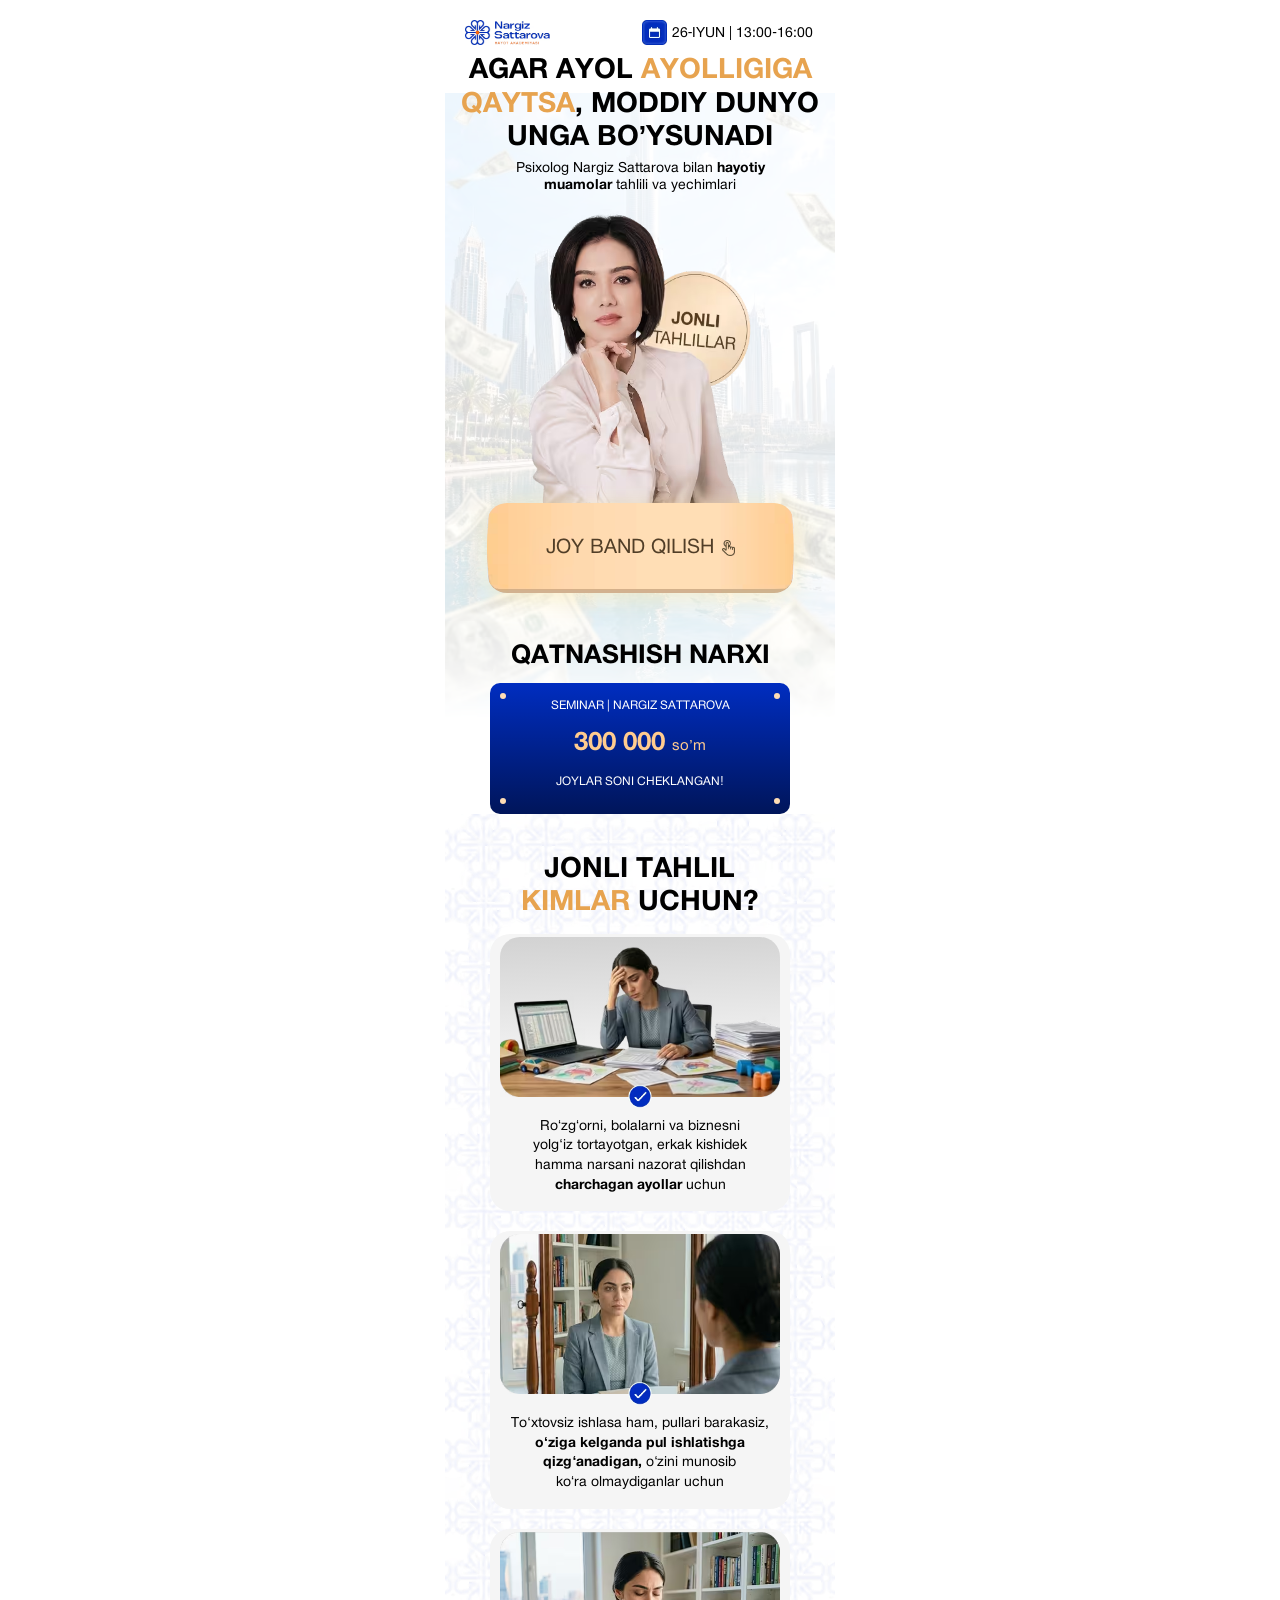
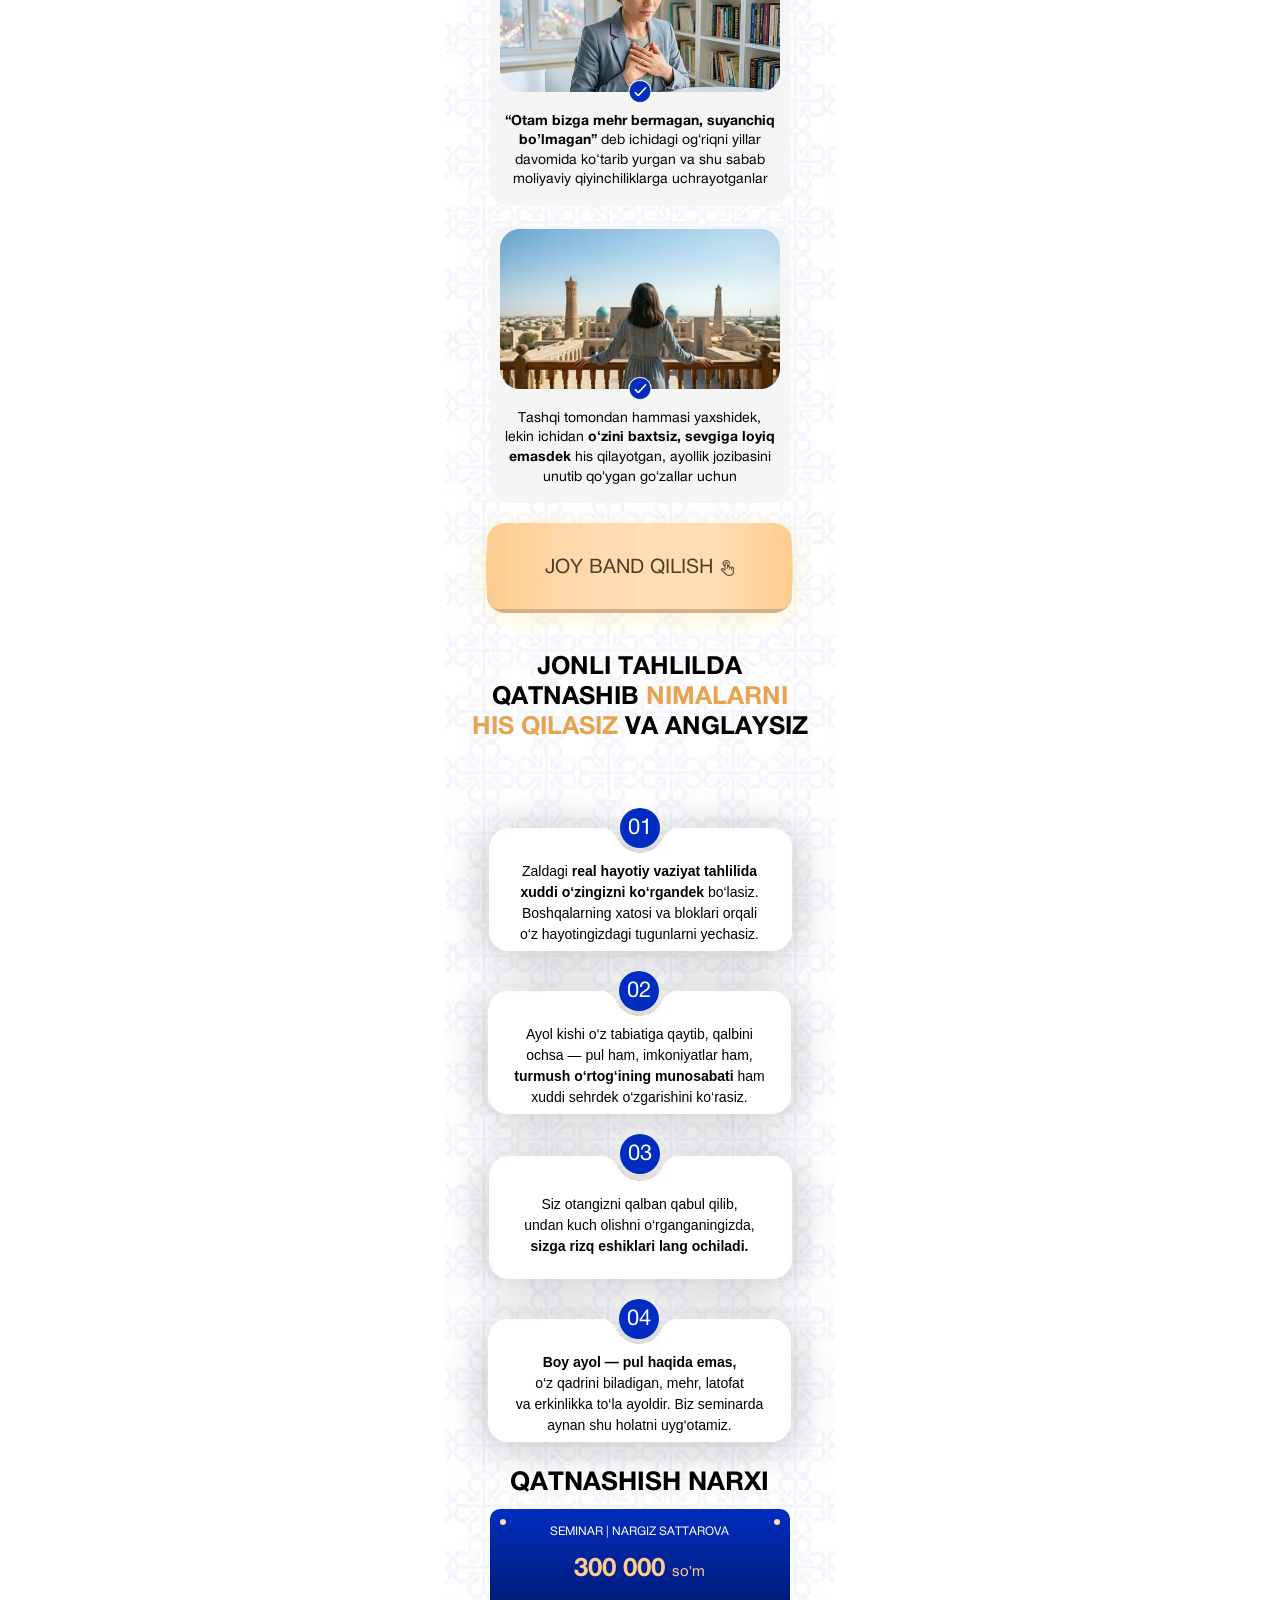
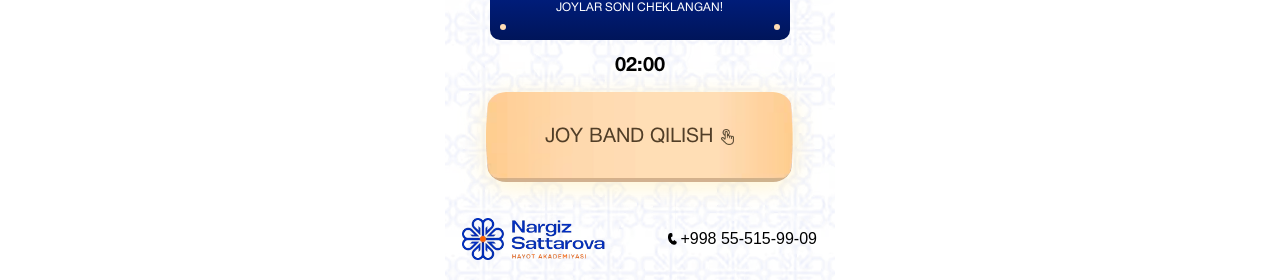
==== commit 0a53fdcd: "Update index.html" ====
--- a/index.html
+++ b/index.html
@@ -83,6 +83,19 @@
           decoding="async"
         />
       </button>
+
+        <section class="price">
+        <h2>qatnashish narxi</h2>
+        <div class="price__card">
+          <span class="dot tl"></span>
+          <span class="dot tr"></span>
+          <span class="dot bl"></span>
+          <span class="dot br"></span>
+          <p class="price__desc">Seminar | Nargiz Sattarova</p>
+          <p class="price__cost">300 000 <span>so’m</span></p>
+          <p class="price__desc">Joylar soni cheklangan!</p>
+        </div>
+      </section>
     </section>
     <main class="container">
       <section class="features">
@@ -482,5 +495,23 @@
     </div>
     <script defer src="./js/phoneFormatter.js"></script>
     <script defer src="./js/app.js"></script>
+
+    <!-- Meta Pixel Code -->
+<script defer>
+!function(f,b,e,v,n,t,s)
+{if(f.fbq)return;n=f.fbq=function(){n.callMethod?
+n.callMethod.apply(n,arguments):n.queue.push(arguments)};
+if(!f._fbq)f._fbq=n;n.push=n;n.loaded=!0;n.version='2.0';
+n.queue=[];t=b.createElement(e);t.async=!0;
+t.src=v;s=b.getElementsByTagName(e)[0];
+s.parentNode.insertBefore(t,s)}(window, document,'script',
+'https://connect.facebook.net/en_US/fbevents.js');
+fbq('init', '1209018291874051');
+fbq('track', 'PageView');
+</script>
+<noscript><img height="1" width="1" style="display:none"
+src="https://www.facebook.com/tr?id=1209018291874051&ev=PageView&noscript=1"
+/></noscript>
+<!-- End Meta Pixel Code -->
   </body>
 </html>
--- a/css/main.css
+++ b/css/main.css
@@ -1,3 +1,3 @@
-@font-face{font-family:"Helvetica Neue";src:url( "../fonts/HelveticaNeueRoman-subset.woff2" ) format( "woff2" );font-weight:400;font-style:normal;font-display:swap}@font-face{font-family:"Helvetica Neue";src:url( "../fonts/HelveticaNeueBold-subset.woff2" ) format( "woff2" );font-weight:700;font-style:normal;font-display:swap}.benefits{margin-top:40px}.benefits h2{font-family:"Helvetica Neue" , sans-serif;font-weight:700;font-style:Bold;font-size:clamp(16px, 6.5vw, 25px);line-height:120%;text-align:center;text-transform:uppercase;margin-bottom:65px}.benefits h2 span{color:#e7a34f}.benefits__list{display:flex;align-items:center;justify-content:center;flex-direction:column;position:relative;gap:32px}.benefits__card-wrap{position:relative}.benefits__card-wrap img{position:absolute;max-width:403px;width:auto;min-height:123px;height:auto;inset:0;left:50%;transform:translate(-50%);top:-20%}.benefits__card{position:relative;max-width:303px;width:100%;min-height:123px;display:flex;align-items:center;justify-content:center;text-align:center;padding:29px 23px 10px 23px;z-index:3;border-radius:12px}.benefits__card-wrap:last-child{transform: translateY(10px)}.benefits__card span{background:#002dc0;color:#fff;font-family:"Helvetica Neue" , sans-serif;font-weight:400;font-size:22px;line-height:120%;text-align:center;text-transform:uppercase;display:flex;align-items:center;justify-content:center;width:40px;height:40px;text-align: center; border-radius:100%;position:absolute;left:50%;top:0;transform:translateX(-50%);z-index:2}.benefits__text{font-family:Inter, sans-serif;font-weight:400;font-size:clamp(12px, 4vw, 14px);line-height:150%;text-align:center;z-index:2;transform:translateY(16px);margin-top:8px}.price{margin-top:48px}.price h2{font-family:"Helvetica Neue" , sans-serif;font-weight:700;font-size:26px;line-height:120%;text-align:center;text-transform:uppercase;margin-bottom:10px}.price__card{display:flex;justify-content:center;align-items:center;flex-direction:column;gap:18px;padding:17px 20px 26px 20px;border-radius:10px;background:linear-gradient(180deg, #002dc0 0%, #00155a 100%);position:relative;max-width:300px;margin:0 auto}.price__card .dot{display:inline-block;width:0;height:0;border-radius:100%;background:#ffddb5;position:absolute;padding:3px}.price__desc{font-family:"Helvetica Neue" , sans-serif;font-weight:200;font-style:Thin;font-size:12px;text-align:center;text-transform:uppercase;color:#fff;letter-spacing:1%}.price__card .tl{top:10px;left:10px}.price__card .tr{top:10px;right:10px}.price__card .bl{bottom:10px;left:10px}.price__card .br{bottom:10px;right:10px}.price__cost{font-family:"Helvetica Neue" , sans-serif;font-weight:700;font-size:26px;line-height:100%;letter-spacing:0%;text-align:center;text-transform:uppercase;color:#ffcc8f}.price__cost span{font-family:"Helvetica Neue" , sans-serif;font-weight:400;font-style:Regular;font-size:15px;line-height:100%;letter-spacing:0%;text-align:center;text-transform:lowercase;transform:translateY(-2px)}.timer{font-family:"Helvetica Neue" , sans-serif;font-weight:700;font-style:Bold;font-size:20px;line-height:100%;letter-spacing:0%;text-align:center;margin-top:16px;margin-bottom:16px}.footer{display:flex;justify-content:space-between;align-items:center;margin-top:36px}.footer__phone{display:flex;align-items:center;justify-content:center}.footer__phone a{text-decoration:none;font-family:Inter, sans-serif;font-weight:400;font-style:Regular;font-size:clamp(14px, 3vw, 16px);line-height:100%;letter-spacing:0%;white-space:nowrap;text-align:center;color:#000}.footer__phone img{max-width:10px;max-height:12px;margin-right:3px;width:100%;height:auto}@media (max-width:360px){.benefits__card-wrap img{max-width:343px;top:-13%}.benefits__text{transform:translateY(14px)}.footer > img{width:100px;height:auto}}
+@font-face{font-family:"Helvetica Neue";src:url( "../fonts/HelveticaNeueRoman-subset.woff2" ) format( "woff2" );font-weight:400;font-style:normal;font-display:swap}@font-face{font-family:"Helvetica Neue";src:url( "../fonts/HelveticaNeueBold-subset.woff2" ) format( "woff2" );font-weight:700;font-style:normal;font-display:swap}.benefits{margin-top:40px}.benefits h2{font-family:"Helvetica Neue" , sans-serif;font-weight:700;font-style:Bold;font-size:clamp(16px, 6.5vw, 25px);line-height:120%;text-align:center;text-transform:uppercase;margin-bottom:65px}.benefits h2 span{color:#e7a34f}.benefits__list{display:flex;align-items:center;justify-content:center;flex-direction:column;position:relative;gap:32px}.benefits__card-wrap{position:relative}.benefits__card-wrap img{position:absolute;max-width:403px;width:auto;min-height:123px;height:auto;inset:0;left:50%;transform:translate(-50%);top:-20%}.benefits__card{position:relative;max-width:303px;width:100%;min-height:123px;display:flex;align-items:center;justify-content:center;text-align:center;padding:29px 23px 10px 23px;z-index:3;border-radius:12px}.benefits__card-wrap:last-child{transform: translateY(10px)}.benefits__card span{background:#002dc0;color:#fff;font-family:"Helvetica Neue" , sans-serif;font-weight:400;font-size:22px;line-height:120%;text-align:center;text-transform:uppercase;display:flex;align-items:center;justify-content:center;width:40px;height:40px;text-align: center; border-radius:100%;position:absolute;left:50%;top:0;transform:translateX(-50%);z-index:2}.benefits__text{font-family:Inter, sans-serif;font-weight:400;font-size:clamp(12px, 4vw, 14px);line-height:150%;text-align:center;z-index:2;transform:translateY(16px);margin-top:8px}.price{margin-top:48px}.price h2{font-family:"Helvetica Neue" , sans-serif;font-weight:700;font-size:26px;line-height:120%;text-align:center;text-transform:uppercase;margin-bottom:10px}.price__card{display:flex;justify-content:center;align-items:center;flex-direction:column;gap:18px;padding:17px 20px 26px 20px;border-radius:10px;background:linear-gradient(180deg, #002dc0 0%, #00155a 100%);position:relative;max-width:300px;margin:0 auto}.price__card .dot{display:inline-block;width:0;height:0;border-radius:100%;background:#ffddb5;position:absolute;padding:3px}.price__desc{font-family:"Helvetica Neue" , sans-serif;font-weight:200;font-style:Thin;font-size:12px;text-align:center;text-transform:uppercase;color:#fff;letter-spacing:1%}.price__card .tl{top:10px;left:10px}.price__card .tr{top:10px;right:10px}.price__card .bl{bottom:10px;left:10px}.price__card .br{bottom:10px;right:10px}.price__cost{font-family:"Helvetica Neue" , sans-serif;font-weight:700;font-size:26px;line-height:100%;letter-spacing:0%;text-align:center;text-transform:uppercase;color:#ffcc8f}.price__cost span{font-family:"Helvetica Neue" , sans-serif;font-weight:400;font-style:Regular;font-size:15px;line-height:100%;letter-spacing:0%;text-align:center;text-transform:lowercase;transform:translateY(-2px)}.timer{font-family:"Helvetica Neue" , sans-serif;font-weight:700;font-style:Bold;font-size:20px;line-height:100%;letter-spacing:0%;text-align:center;margin-top:16px;margin-bottom:16px}.footer{display:flex;justify-content:space-between;align-items:center;margin-top:36px}.footer__phone{display:flex;align-items:center;justify-content:center}.footer__phone a{text-decoration:none;font-family:Inter, sans-serif;font-weight:400;font-style:Regular;font-size:clamp(14px, 3vw, 16px);line-height:100%;letter-spacing:0%;white-space:nowrap;text-align:center;color:#000}.footer__phone img{max-width:10px;max-height:12px;margin-right:3px;width:100%;height:auto}@media (max-width:360px){.benefits__text{transform:translateY(14px)}.footer > img{width:100px;height:auto}}@media (max-width:330px){.benefits__card-wrap img{max-width:343px;top:-13%}}
 
 .homeModal, .homeModalOverlay {position: fixed;top: 0;height: 100vh;width: 100%;left: 0;}.homeModal {z-index: 30;justify-content: center;align-items: center;display: flex;}.homeModalOverlay {background-color: rgba(0, 0, 0, 0.3);backdrop-filter: blur(5px);}.homeFormContainer {position: relative;z-index: 30;background-color: #fff;color: #000;border-radius: 8px;padding: 20px 40px 40px;width: 100%;max-width: 520px;box-shadow: 0 4px 12px rgba(0, 0, 0, 0.1);margin: 0 20px;position: fixed;top: 50%;left: 50%;transform: translate(-50%, -50%);}.homeFormTop {display: flex;justify-content: space-between;}.homeFormTopTitle {font-family: Inter, sans-serif;font-size: clamp(21px, 6.6vw, 24px);margin: 0 0 20px;color: #000;font-weight: 600;text-align: center;margin-left: auto;margin-right: auto;}.closeButton {background: 0 0;border: none;cursor: pointer;padding: 4px;justify-content: center;align-items: center;display: flex;position: absolute;top: 20px;right: 20px;color: #000;}.homeFormErrorText {color: #e53e3e;margin-bottom: 12px;font-size: 14px;font-family: system-ui, -apple-system, BlinkMacSystemFont, "Segoe UI", sans-serif;padding-top: 5px;padding-bottom: 5px;}.HomeFormRowInput, .HomeFormRowLabel {font-family: system-ui, -apple-system, BlinkMacSystemFont, "Segoe UI", sans-serif;font-size: 18px;}.HomeFormRow {margin-bottom: 20px;}.HomeFormRowLabel {display: block;margin-bottom: 6px;color: #000;}.HomeFormRowInput {width: 100%;padding: 10px 16px;border: 1px solid #c9c9c9;min-height: 48px;background-color: #f3f7f8;border-radius: 6px;font-weight: 400;outline: 0;height: 50px;transition: border-color 0.2s;}.HomeFormRowInput:focus {border-color: #FFCC8F;}.HomeFormRowInput::placeholder {color: #aaa;}.HomeFormBtn {font-family: sans-serif;height: 60px;width: 100%;cursor: pointer;border-radius: 10px;background: linear-gradient(90deg, #FFCC8F 0%, #FFD9AD 27%, #FFDDB5 51%, #FFDDB5 75%, #FFCC8F 100%);transition: 0.3s;font-weight: 700;font-size: 28px;color: #513E27;text-transform: uppercase;border: none;position: relative;display: flex;align-items: center;justify-content: center;}.phone-input-container {display: flex;align-items: center;position: relative;border: 1px solid #c9c9c9;background-color: transparent;border-radius: 6px;}.phone-input-container:focus {border-color: #FFCC8F;}.selected-code {display: flex;margin-left: 10px;}.country-selector {position: relative;margin-right: 10px;}.selected-country {display: flex;align-items: center;padding: 10px;padding-right: 0;border-radius: 6px;cursor: pointer;min-height: 50px;font-family: sans-serif !important;font-size: 18px;font-weight: 400 !important;min-width: max-content;border: none;background-color: transparent;}.country-dropdown {position: absolute;top: 110%;left: 0;width: 100%;background-color: #fff;border: 1px solid #c9c9c9;border-radius: 6px;box-shadow: 0 4px 12px rgba(0, 0, 0, 0.1);z-index: 40;max-height: 200px;overflow-y: auto;font-family: sans-serif !important;font-weight: 400 !important;}.country-option {display: flex;justify-content: space-between;align-items: center;padding: 10px;cursor: pointer;font-family: sans-serif;font-weight: 400 !important;}.country-option:hover {background-color: #f3f7f8;}.country-option.selected {background-color: #e6f0fa;}@media screen and (max-width: 768px) {.homeFormContainer {max-width: 100%;padding: 80px 20px 20px;margin: 0;border-radius: 6px;height: 100vh;}.homeFormTopTitle {text-align: center;max-width: 408px;margin-left: auto;margin-right: auto;font-weight: 700;margin-bottom: 15px;}.homeFormTop {flex-direction: column;align-items: flex-start;}.closeButton {width: 100%;height: 50px;background-color: #000;color: #fff;padding-right: 20px;top: 0;left: 0;justify-content: end;}.homeFormErrorText {font-size: 12px;margin-bottom: 8px;}.HomeFormRowLabel {margin-bottom: 6px;}.HomeFormRowInput {padding: 0 12px;min-height: 40px;background-color: transparent;}.HomeFormRowInput::placeholder {color: #a3a3a3;}.HomeFormBtn {font-size: 18px;font-weight: 700;margin-top: 24px;}}@media screen and (max-width: 480px) {.homeFormContainer {max-width: 100%;padding: 80px 20px 20px;margin: 0;border-radius: 6px;height: 100vh;}.homeFormTopTitle {text-align:  center;margin: 0 auto 15px;}.homeFormErrorText {font-size: 12px;margin-bottom: 8px;}.HomeFormRowLabel {margin-bottom: 6px;}.HomeFormRowInput {padding: 0 12px;min-height: 40px;background-color: transparent;border-radius: 10px;}.HomeFormRowInput::placeholder {color: #a3a3a3;}.HomeFormBtn {font-size: 16px;padding: 10px 0;margin-top: 24px;height: 50px;}}
--- a/css/main.css
+++ b/css/main.css
@@ -1,3 +1,3 @@
-@font-face{font-family:"Helvetica Neue";src:url( "../fonts/HelveticaNeueRoman-subset.woff2" ) format( "woff2" );font-weight:400;font-style:normal;font-display:swap}@font-face{font-family:"Helvetica Neue";src:url( "../fonts/HelveticaNeueBold-subset.woff2" ) format( "woff2" );font-weight:700;font-style:normal;font-display:swap}.benefits{margin-top:40px}.benefits h2{font-family:"Helvetica Neue" , sans-serif;font-weight:700;font-style:Bold;font-size:clamp(16px, 6.5vw, 25px);line-height:120%;text-align:center;text-transform:uppercase;margin-bottom:65px}.benefits h2 span{color:#e7a34f}.benefits__list{display:flex;align-items:center;justify-content:center;flex-direction:column;position:relative;gap:32px}.benefits__card-wrap{position:relative}.benefits__card-wrap img{position:absolute;max-width:403px;width:auto;min-height:123px;height:auto;inset:0;left:50%;transform:translate(-50%);top:-20%}.benefits__card{position:relative;max-width:303px;width:100%;min-height:123px;display:flex;align-items:center;justify-content:center;text-align:center;padding:29px 23px 10px 23px;z-index:3;border-radius:12px}.benefits__card-wrap:last-child{transform: translateY(10px)}.benefits__card span{background:#002dc0;color:#fff;font-family:"Helvetica Neue" , sans-serif;font-weight:400;font-size:22px;line-height:120%;text-align:center;text-transform:uppercase;display:flex;align-items:center;justify-content:center;width:40px;height:40px;text-align: center; border-radius:100%;position:absolute;left:50%;top:0;transform:translateX(-50%);z-index:2}.benefits__text{font-family:Inter, sans-serif;font-weight:400;font-size:clamp(12px, 4vw, 14px);line-height:150%;text-align:center;z-index:2;transform:translateY(16px);margin-top:8px}.price{margin-top:48px}.price h2{font-family:"Helvetica Neue" , sans-serif;font-weight:700;font-size:26px;line-height:120%;text-align:center;text-transform:uppercase;margin-bottom:10px}.price__card{display:flex;justify-content:center;align-items:center;flex-direction:column;gap:18px;padding:17px 20px 26px 20px;border-radius:10px;background:linear-gradient(180deg, #002dc0 0%, #00155a 100%);position:relative;max-width:300px;margin:0 auto}.price__card .dot{display:inline-block;width:0;height:0;border-radius:100%;background:#ffddb5;position:absolute;padding:3px}.price__desc{font-family:"Helvetica Neue" , sans-serif;font-weight:200;font-style:Thin;font-size:12px;text-align:center;text-transform:uppercase;color:#fff;letter-spacing:1%}.price__card .tl{top:10px;left:10px}.price__card .tr{top:10px;right:10px}.price__card .bl{bottom:10px;left:10px}.price__card .br{bottom:10px;right:10px}.price__cost{font-family:"Helvetica Neue" , sans-serif;font-weight:700;font-size:26px;line-height:100%;letter-spacing:0%;text-align:center;text-transform:uppercase;color:#ffcc8f}.price__cost span{font-family:"Helvetica Neue" , sans-serif;font-weight:400;font-style:Regular;font-size:15px;line-height:100%;letter-spacing:0%;text-align:center;text-transform:lowercase;transform:translateY(-2px)}.timer{font-family:"Helvetica Neue" , sans-serif;font-weight:700;font-style:Bold;font-size:20px;line-height:100%;letter-spacing:0%;text-align:center;margin-top:16px;margin-bottom:16px}.footer{display:flex;justify-content:space-between;align-items:center;margin-top:36px}.footer__phone{display:flex;align-items:center;justify-content:center}.footer__phone a{text-decoration:none;font-family:Inter, sans-serif;font-weight:400;font-style:Regular;font-size:clamp(14px, 3vw, 16px);line-height:100%;letter-spacing:0%;white-space:nowrap;text-align:center;color:#000}.footer__phone img{max-width:10px;max-height:12px;margin-right:3px;width:100%;height:auto}@media (max-width:360px){.benefits__card-wrap img{max-width:343px;top:-13%}.benefits__text{transform:translateY(14px)}.footer > img{width:100px;height:auto}}
+@font-face{font-family:"Helvetica Neue";src:url( "../fonts/HelveticaNeueRoman-subset.woff2" ) format( "woff2" );font-weight:400;font-style:normal;font-display:swap}@font-face{font-family:"Helvetica Neue";src:url( "../fonts/HelveticaNeueBold-subset.woff2" ) format( "woff2" );font-weight:700;font-style:normal;font-display:swap}.benefits{margin-top:40px}.benefits h2{font-family:"Helvetica Neue" , sans-serif;font-weight:700;font-style:Bold;font-size:clamp(16px, 6.5vw, 25px);line-height:120%;text-align:center;text-transform:uppercase;margin-bottom:65px}.benefits h2 span{color:#e7a34f}.benefits__list{display:flex;align-items:center;justify-content:center;flex-direction:column;position:relative;gap:32px}.benefits__card-wrap{position:relative}.benefits__card-wrap img{position:absolute;max-width:403px;width:auto;min-height:123px;height:auto;inset:0;left:50%;transform:translate(-50%);top:-20%}.benefits__card{position:relative;max-width:303px;width:100%;min-height:123px;display:flex;align-items:center;justify-content:center;text-align:center;padding:29px 23px 10px 23px;z-index:3;border-radius:12px}.benefits__card-wrap:last-child{transform: translateY(10px)}.benefits__card span{background:#002dc0;color:#fff;font-family:"Helvetica Neue" , sans-serif;font-weight:400;font-size:22px;line-height:120%;text-align:center;text-transform:uppercase;display:flex;align-items:center;justify-content:center;width:40px;height:40px;text-align: center; border-radius:100%;position:absolute;left:50%;top:0;transform:translateX(-50%);z-index:2}.benefits__text{font-family:Inter, sans-serif;font-weight:400;font-size:clamp(12px, 4vw, 14px);line-height:150%;text-align:center;z-index:2;transform:translateY(16px);margin-top:8px}.price{margin-top:48px}.price h2{font-family:"Helvetica Neue" , sans-serif;font-weight:700;font-size:26px;line-height:120%;text-align:center;text-transform:uppercase;margin-bottom:10px}.price__card{display:flex;justify-content:center;align-items:center;flex-direction:column;gap:18px;padding:17px 20px 26px 20px;border-radius:10px;background:linear-gradient(180deg, #002dc0 0%, #00155a 100%);position:relative;max-width:300px;margin:0 auto}.price__card .dot{display:inline-block;width:0;height:0;border-radius:100%;background:#ffddb5;position:absolute;padding:3px}.price__desc{font-family:"Helvetica Neue" , sans-serif;font-weight:200;font-style:Thin;font-size:12px;text-align:center;text-transform:uppercase;color:#fff;letter-spacing:1%}.price__card .tl{top:10px;left:10px}.price__card .tr{top:10px;right:10px}.price__card .bl{bottom:10px;left:10px}.price__card .br{bottom:10px;right:10px}.price__cost{font-family:"Helvetica Neue" , sans-serif;font-weight:700;font-size:26px;line-height:100%;letter-spacing:0%;text-align:center;text-transform:uppercase;color:#ffcc8f}.price__cost span{font-family:"Helvetica Neue" , sans-serif;font-weight:400;font-style:Regular;font-size:15px;line-height:100%;letter-spacing:0%;text-align:center;text-transform:lowercase;transform:translateY(-2px)}.timer{font-family:"Helvetica Neue" , sans-serif;font-weight:700;font-style:Bold;font-size:20px;line-height:100%;letter-spacing:0%;text-align:center;margin-top:16px;margin-bottom:16px}.footer{display:flex;justify-content:space-between;align-items:center;margin-top:36px}.footer__phone{display:flex;align-items:center;justify-content:center}.footer__phone a{text-decoration:none;font-family:Inter, sans-serif;font-weight:400;font-style:Regular;font-size:clamp(14px, 3vw, 16px);line-height:100%;letter-spacing:0%;white-space:nowrap;text-align:center;color:#000}.footer__phone img{max-width:10px;max-height:12px;margin-right:3px;width:100%;height:auto}@media (max-width:360px){.benefits__text{transform:translateY(14px)}.footer > img{width:100px;height:auto}}@media (max-width:330px){.benefits__card-wrap img{max-width:343px;top:-13%}}
 
 .homeModal, .homeModalOverlay {position: fixed;top: 0;height: 100vh;width: 100%;left: 0;}.homeModal {z-index: 30;justify-content: center;align-items: center;display: flex;}.homeModalOverlay {background-color: rgba(0, 0, 0, 0.3);backdrop-filter: blur(5px);}.homeFormContainer {position: relative;z-index: 30;background-color: #fff;color: #000;border-radius: 8px;padding: 20px 40px 40px;width: 100%;max-width: 520px;box-shadow: 0 4px 12px rgba(0, 0, 0, 0.1);margin: 0 20px;position: fixed;top: 50%;left: 50%;transform: translate(-50%, -50%);}.homeFormTop {display: flex;justify-content: space-between;}.homeFormTopTitle {font-family: Inter, sans-serif;font-size: clamp(21px, 6.6vw, 24px);margin: 0 0 20px;color: #000;font-weight: 600;text-align: center;margin-left: auto;margin-right: auto;}.closeButton {background: 0 0;border: none;cursor: pointer;padding: 4px;justify-content: center;align-items: center;display: flex;position: absolute;top: 20px;right: 20px;color: #000;}.homeFormErrorText {color: #e53e3e;margin-bottom: 12px;font-size: 14px;font-family: system-ui, -apple-system, BlinkMacSystemFont, "Segoe UI", sans-serif;padding-top: 5px;padding-bottom: 5px;}.HomeFormRowInput, .HomeFormRowLabel {font-family: system-ui, -apple-system, BlinkMacSystemFont, "Segoe UI", sans-serif;font-size: 18px;}.HomeFormRow {margin-bottom: 20px;}.HomeFormRowLabel {display: block;margin-bottom: 6px;color: #000;}.HomeFormRowInput {width: 100%;padding: 10px 16px;border: 1px solid #c9c9c9;min-height: 48px;background-color: #f3f7f8;border-radius: 6px;font-weight: 400;outline: 0;height: 50px;transition: border-color 0.2s;}.HomeFormRowInput:focus {border-color: #FFCC8F;}.HomeFormRowInput::placeholder {color: #aaa;}.HomeFormBtn {font-family: sans-serif;height: 60px;width: 100%;cursor: pointer;border-radius: 10px;background: linear-gradient(90deg, #FFCC8F 0%, #FFD9AD 27%, #FFDDB5 51%, #FFDDB5 75%, #FFCC8F 100%);transition: 0.3s;font-weight: 700;font-size: 28px;color: #513E27;text-transform: uppercase;border: none;position: relative;display: flex;align-items: center;justify-content: center;}.phone-input-container {display: flex;align-items: center;position: relative;border: 1px solid #c9c9c9;background-color: transparent;border-radius: 6px;}.phone-input-container:focus {border-color: #FFCC8F;}.selected-code {display: flex;margin-left: 10px;}.country-selector {position: relative;margin-right: 10px;}.selected-country {display: flex;align-items: center;padding: 10px;padding-right: 0;border-radius: 6px;cursor: pointer;min-height: 50px;font-family: sans-serif !important;font-size: 18px;font-weight: 400 !important;min-width: max-content;border: none;background-color: transparent;}.country-dropdown {position: absolute;top: 110%;left: 0;width: 100%;background-color: #fff;border: 1px solid #c9c9c9;border-radius: 6px;box-shadow: 0 4px 12px rgba(0, 0, 0, 0.1);z-index: 40;max-height: 200px;overflow-y: auto;font-family: sans-serif !important;font-weight: 400 !important;}.country-option {display: flex;justify-content: space-between;align-items: center;padding: 10px;cursor: pointer;font-family: sans-serif;font-weight: 400 !important;}.country-option:hover {background-color: #f3f7f8;}.country-option.selected {background-color: #e6f0fa;}@media screen and (max-width: 768px) {.homeFormContainer {max-width: 100%;padding: 80px 20px 20px;margin: 0;border-radius: 6px;height: 100vh;}.homeFormTopTitle {text-align: center;max-width: 408px;margin-left: auto;margin-right: auto;font-weight: 700;margin-bottom: 15px;}.homeFormTop {flex-direction: column;align-items: flex-start;}.closeButton {width: 100%;height: 50px;background-color: #000;color: #fff;padding-right: 20px;top: 0;left: 0;justify-content: end;}.homeFormErrorText {font-size: 12px;margin-bottom: 8px;}.HomeFormRowLabel {margin-bottom: 6px;}.HomeFormRowInput {padding: 0 12px;min-height: 40px;background-color: transparent;}.HomeFormRowInput::placeholder {color: #a3a3a3;}.HomeFormBtn {font-size: 18px;font-weight: 700;margin-top: 24px;}}@media screen and (max-width: 480px) {.homeFormContainer {max-width: 100%;padding: 80px 20px 20px;margin: 0;border-radius: 6px;height: 100vh;}.homeFormTopTitle {text-align:  center;margin: 0 auto 15px;}.homeFormErrorText {font-size: 12px;margin-bottom: 8px;}.HomeFormRowLabel {margin-bottom: 6px;}.HomeFormRowInput {padding: 0 12px;min-height: 40px;background-color: transparent;border-radius: 10px;}.HomeFormRowInput::placeholder {color: #a3a3a3;}.HomeFormBtn {font-size: 16px;padding: 10px 0;margin-top: 24px;height: 50px;}}
